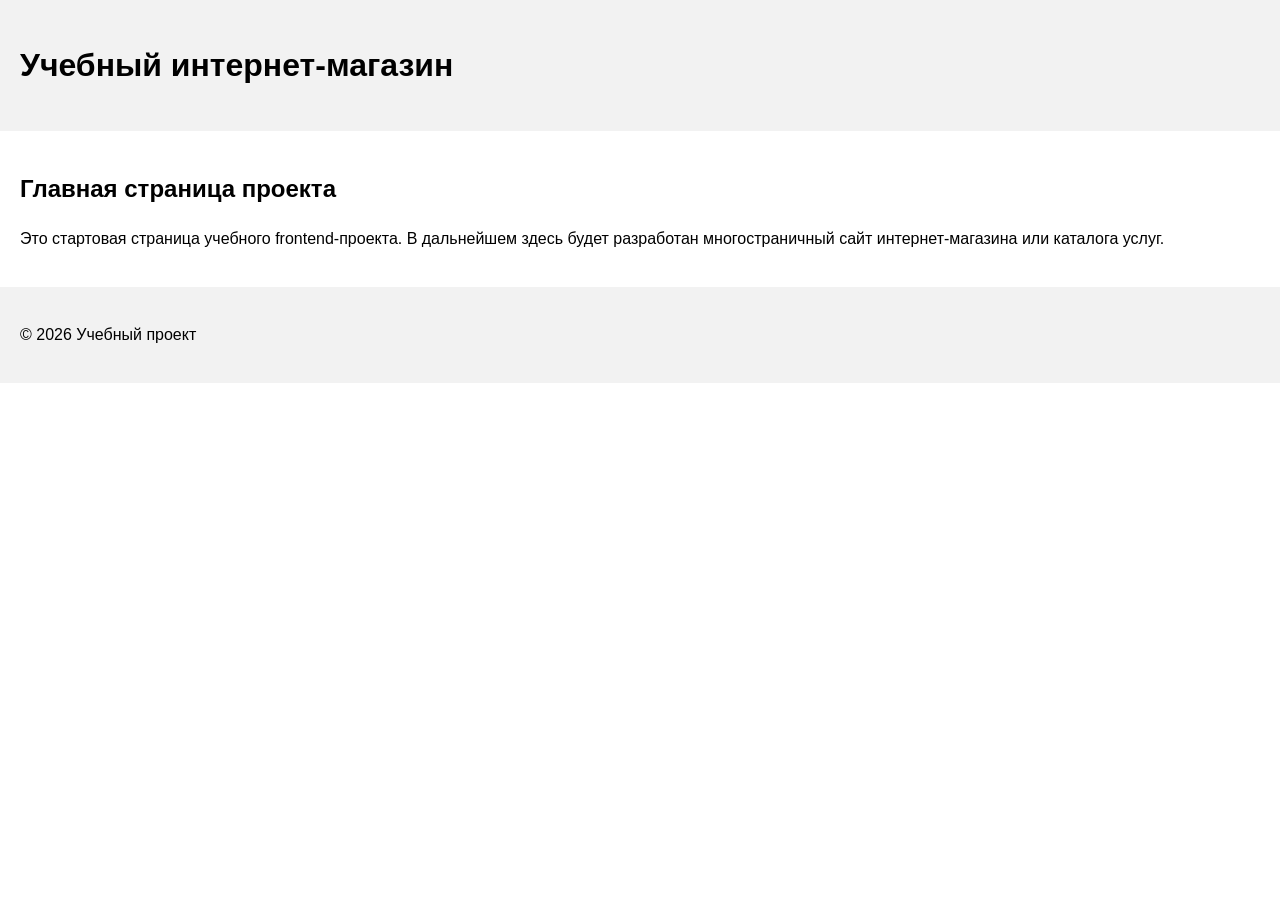
==== index.html @ 51d929e3 "feat: initialize frontend project structure" ====
<!DOCTYPE html>
<html lang="ru">
<head>
  <meta charset="UTF-8">
  <meta name="viewport" content="width=device-width, initial-scale=1.0">
  <title>Каталог товаров</title>
  <link rel="stylesheet" href="css/style.css">
</head>
<body>
  <header>
    <h1>Учебный интернет-магазин</h1>
  </header>

  <main>
    <section>
      <h2>Главная страница проекта</h2>
      <p>
        Это стартовая страница учебного frontend-проекта.
        В дальнейшем здесь будет разработан многостраничный сайт
        интернет-магазина или каталога услуг.
      </p>
    </section>
  </main>

  <footer>
    <p>&copy; 2026 Учебный проект</p>
  </footer>
</body>
</html>
---- css/style.css ----
body {
  margin: 0;
  font-family: Arial, sans-serif;
  line-height: 1.5;
}

header,
main,
footer {
  padding: 20px;
}

header {
  background-color: #f2f2f2;
}

footer {
  background-color: #f2f2f2;
}
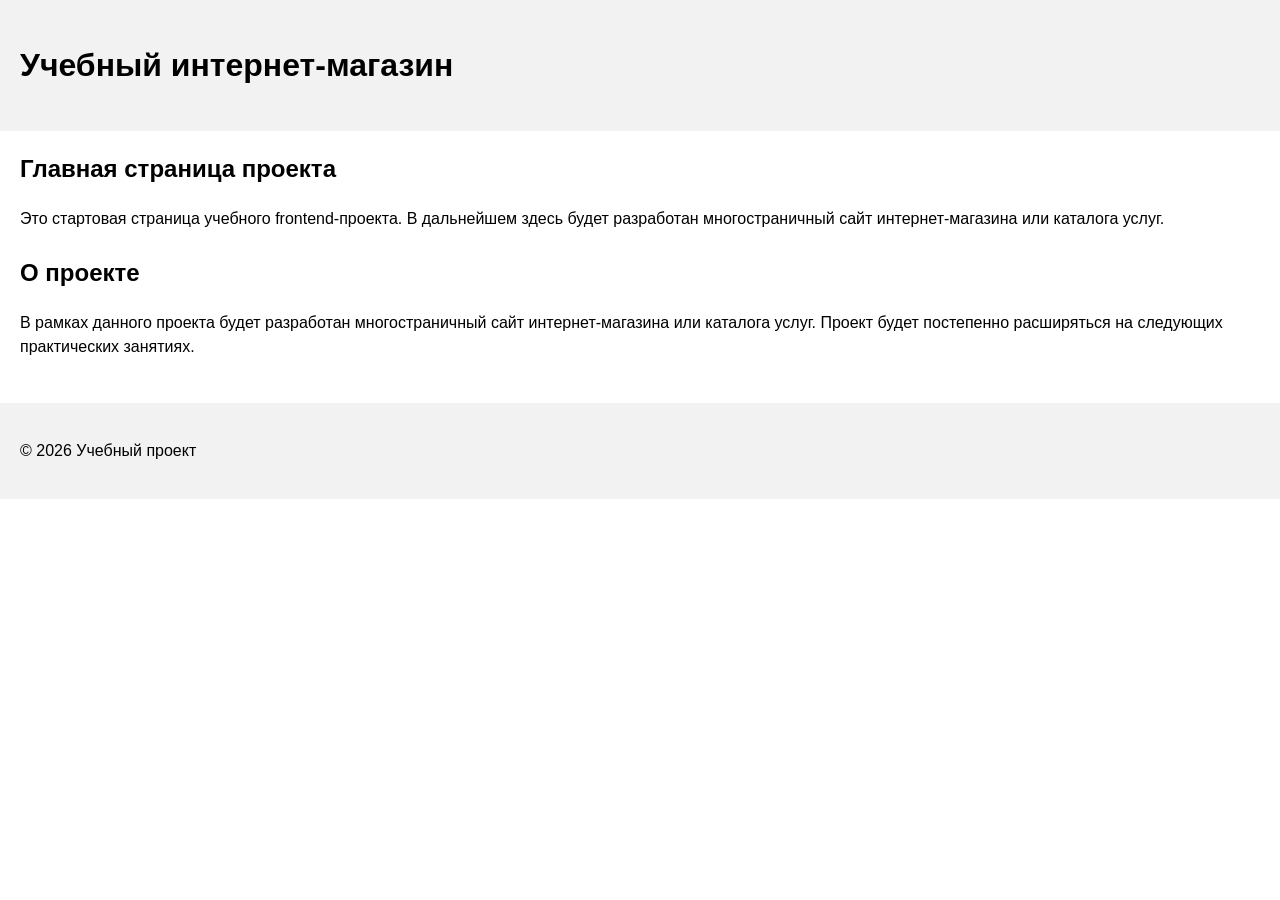
==== commit dcd42ab8: "feat: add project description section" ====
--- a/index.html
+++ b/index.html
@@ -20,6 +20,14 @@
         интернет-магазина или каталога услуг.
       </p>
     </section>
+    <section>
+        <h2>О проекте</h2>
+        <p>
+            В рамках данного проекта будет разработан многостраничный сайт
+            интернет-магазина или каталога услуг. Проект будет постепенно
+            расширяться на следующих практических занятиях.
+        </p>
+    </section>
   </main>
 
   <footer>
--- a/css/style.css
+++ b/css/style.css
@@ -17,3 +17,11 @@
 footer {
   background-color: #f2f2f2;
 }
+section {
+  margin-bottom: 24px;
+}
+
+section h2 {
+  margin-top: 0;
+}
+
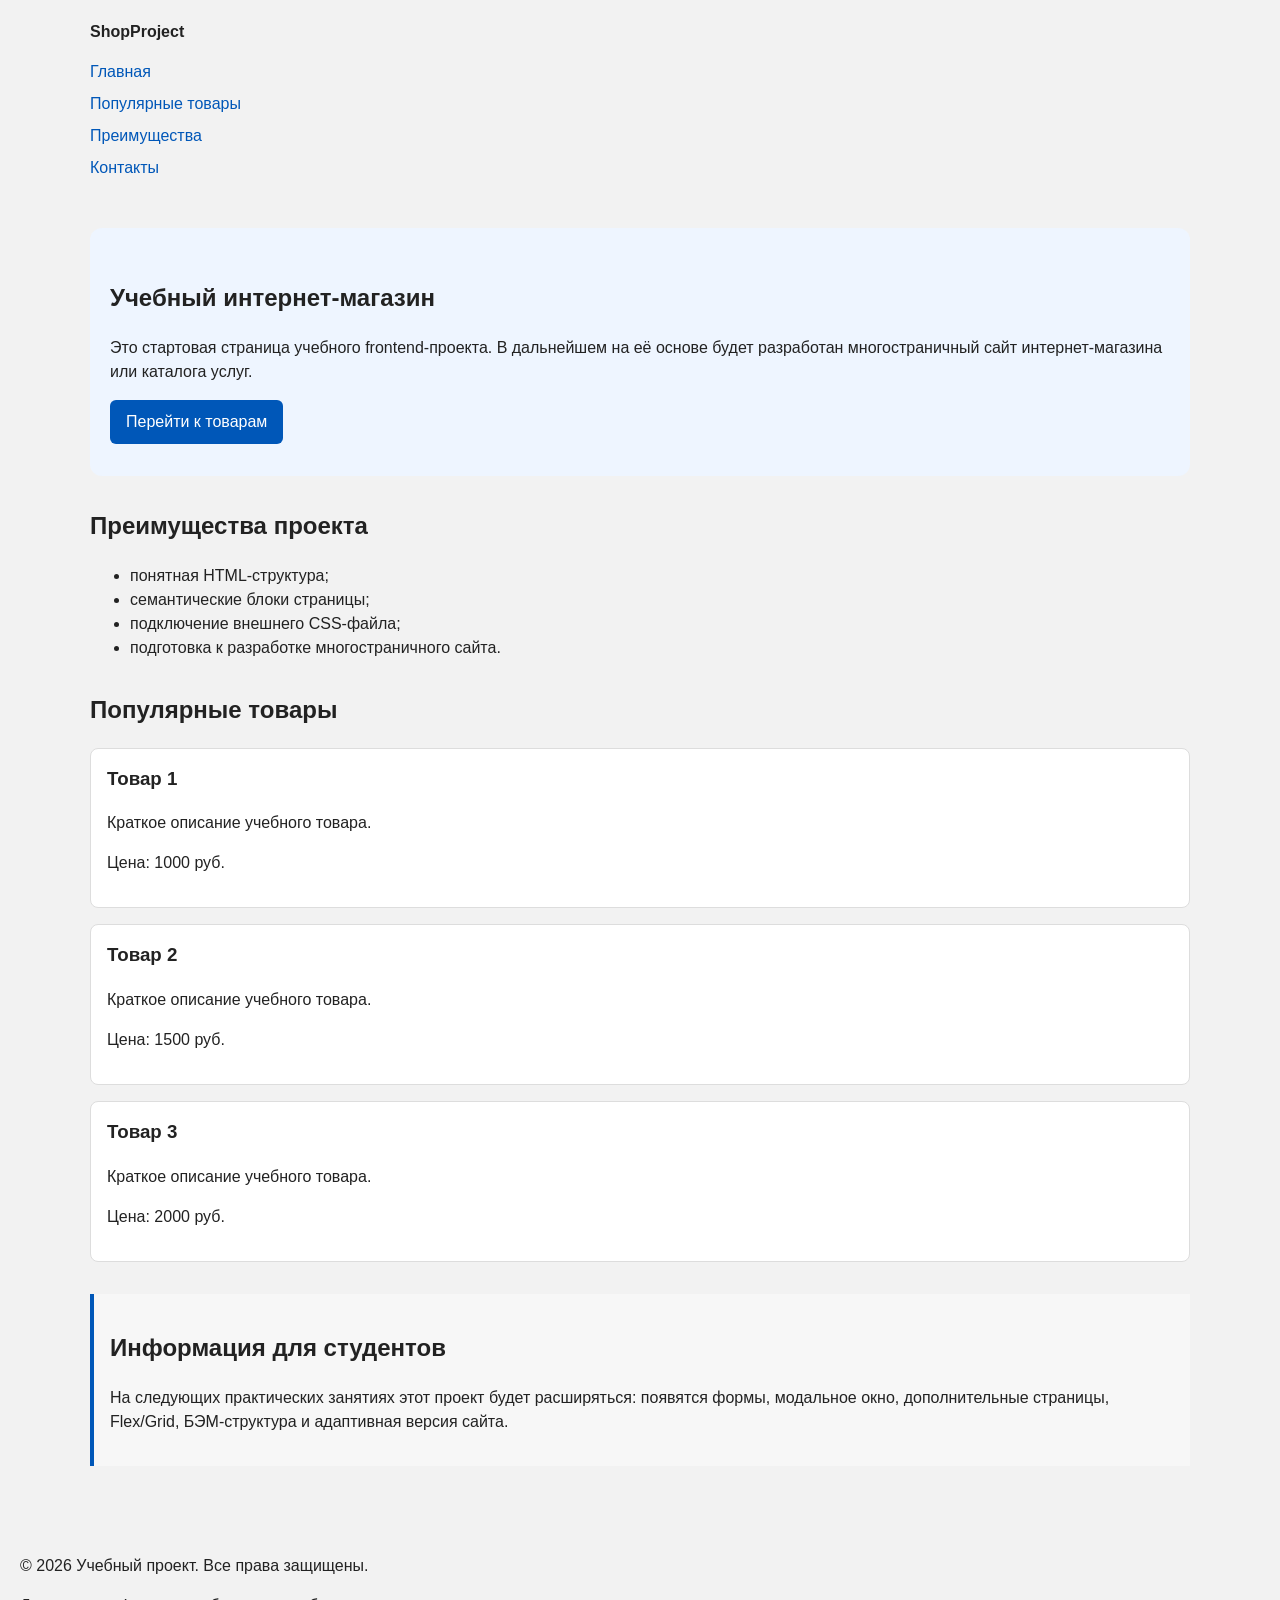
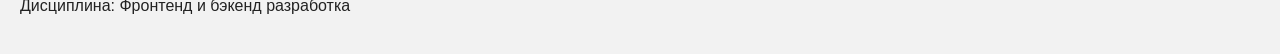
==== commit c058143c: "feat: add semantic HTML structure and base CSS styles" ====
--- a/index.html
+++ b/index.html
@@ -3,35 +3,72 @@
 <head>
   <meta charset="UTF-8">
   <meta name="viewport" content="width=device-width, initial-scale=1.0">
-  <title>Каталог товаров</title>
+  <title>Учебный интернет-магазин</title>
   <link rel="stylesheet" href="css/style.css">
 </head>
 <body>
-  <header>
-    <h1>Учебный интернет-магазин</h1>
-  </header>
-
-  <main>
-    <section>
-      <h2>Главная страница проекта</h2>
-      <p>
-        Это стартовая страница учебного frontend-проекта.
-        В дальнейшем здесь будет разработан многостраничный сайт
-        интернет-магазина или каталога услуг.
-      </p>
-    </section>
-    <section>
-        <h2>О проекте</h2>
-        <p>
-            В рамках данного проекта будет разработан многостраничный сайт
-            интернет-магазина или каталога услуг. Проект будет постепенно
-            расширяться на следующих практических занятиях.
-        </p>
-    </section>
-  </main>
-
-  <footer>
-    <p>&copy; 2026 Учебный проект</p>
-  </footer>
+    <header>
+        <div class="site-header">
+            <a class="site-logo" href="index.html">ShopProject</a>
+            <nav class="site-nav" aria-label="Основная навигация">
+                <ul class="site-nav__list">
+                    <li><a href="index.html">Главная</a></li>
+                    <li><a href="#popular">Популярные товары</a></li>
+                    <li><a href="#advantages">Преимущества</a></li>
+                    <li><a href="#contacts">Контакты</a></li>
+                </ul>
+            </nav>
+        </div>
+    </header>
+    <main>
+        <section class="hero">
+            <h1>Учебный интернет-магазин</h1>
+            <p>
+                Это стартовая страница учебного frontend-проекта.
+                В дальнейшем на её основе будет разработан многостраничный сайт
+                интернет-магазина или каталога услуг.
+            </p>
+            <a class="button" href="#popular">Перейти к товарам</a>
+        </section>
+        <section class="section" id="advantages">
+            <h2>Преимущества проекта</h2>
+            <ul class="advantages-list">
+                <li>понятная HTML-структура;</li>
+                <li>семантические блоки страницы;</li>
+                <li>подключение внешнего CSS-файла;</li>
+                <li>подготовка к разработке многостраничного сайта.</li>
+            </ul>
+        </section>
+        <section class="section" id="popular">
+            <h2>Популярные товары</h2>
+            <article class="product-card">
+                <h3>Товар 1</h3>
+                <p>Краткое описание учебного товара.</p>
+                <p>Цена: 1000 руб.</p>
+            </article>
+            <article class="product-card">
+                <h3>Товар 2</h3>
+                <p>Краткое описание учебного товара.</p>
+                <p>Цена: 1500 руб.</p>
+            </article>
+            <article class="product-card">
+                <h3>Товар 3</h3>
+                <p>Краткое описание учебного товара.</p>
+                <p>Цена: 2000 руб.</p>
+            </article>
+        </section>
+        <aside class="aside-info">
+            <h2>Информация для студентов</h2>
+            <p>
+                На следующих практических занятиях этот проект будет расширяться:
+                появятся формы, модальное окно, дополнительные страницы, Flex/Grid,
+                БЭМ-структура и адаптивная версия сайта.
+            </p>
+        </aside>
+    </main>
+    <footer id="contacts">
+        <p>&copy; 2026 Учебный проект. Все права защищены.</p>
+        <p>Дисциплина: Фронтенд и бэкенд разработка</p>
+    </footer>
 </body>
 </html>
--- a/css/style.css
+++ b/css/style.css
@@ -1,27 +1,86 @@
+*{
+  box-sizing: border-box;
+}
 body {
   margin: 0;
   font-family: Arial, sans-serif;
   line-height: 1.5;
+  color: #222222;
+  background-color: #ffffff;
 }
-
 header,
 main,
 footer {
   padding: 20px;
+  background-color: #f2f2f2;
 }
-
 header {
   background-color: #f2f2f2;
 }
-
-footer {
-  background-color: #f2f2f2;
+.site-header {
+  max-width: 1100px;
+  margin: 0 auto;
 }
-section {
-  margin-bottom: 24px;
+.site-logo {
+  font-weight: bold;
+  text-decoration: none;
+  color: #222222;
+}
+.site-nav__list {
+  padding: 0;
+  margin: 16px 0 0;
+  list-style: none;
+}
+.site-nav__list li {
+  margin-bottom: 8px;
+}
+.site-nav__list a {
+  color: #0057b8;
+  text-decoration: none;
+}
+.site-nav__list a:hover {
+  text-decoration: underline;
+}
+.hero {
+  max-width: 1100px;
+  margin: 0 auto 32px;
+  padding: 32px 20px;
+  background-color: #eef5ff;
+  border-radius: 12px;
+}
+.section {
+  max-width: 1100px;
+  margin: 0 auto 32px;
+}
+.section h2 {
+  margin-top: 0;
+}
+.product-card {
+  margin-bottom: 16px;
+  padding: 16px;
+  border: 1px solid #dddddd;
+  border-radius: 8px;
+  background-color: #ffffff;
+}
+.product-card h3 {
+  margin-top: 0;
+}
+.button {
+  display: inline-block;
+  padding: 10px 16px;
+  color: #ffffff;
+  background-color: #0057b8;
+  text-decoration: none;
+  border-radius: 6px;
+}
+.button:hover {
+  background-color: #003f86;
+}
+.aside-info {
+  max-width: 1100px;
+  margin: 0 auto 32px;
+  padding: 16px;
+  border-left: 4px solid #0057b8;
+  background-color: #f7f7f7;
 }
 
-section h2 {
-  margin-top: 0;
-}
-
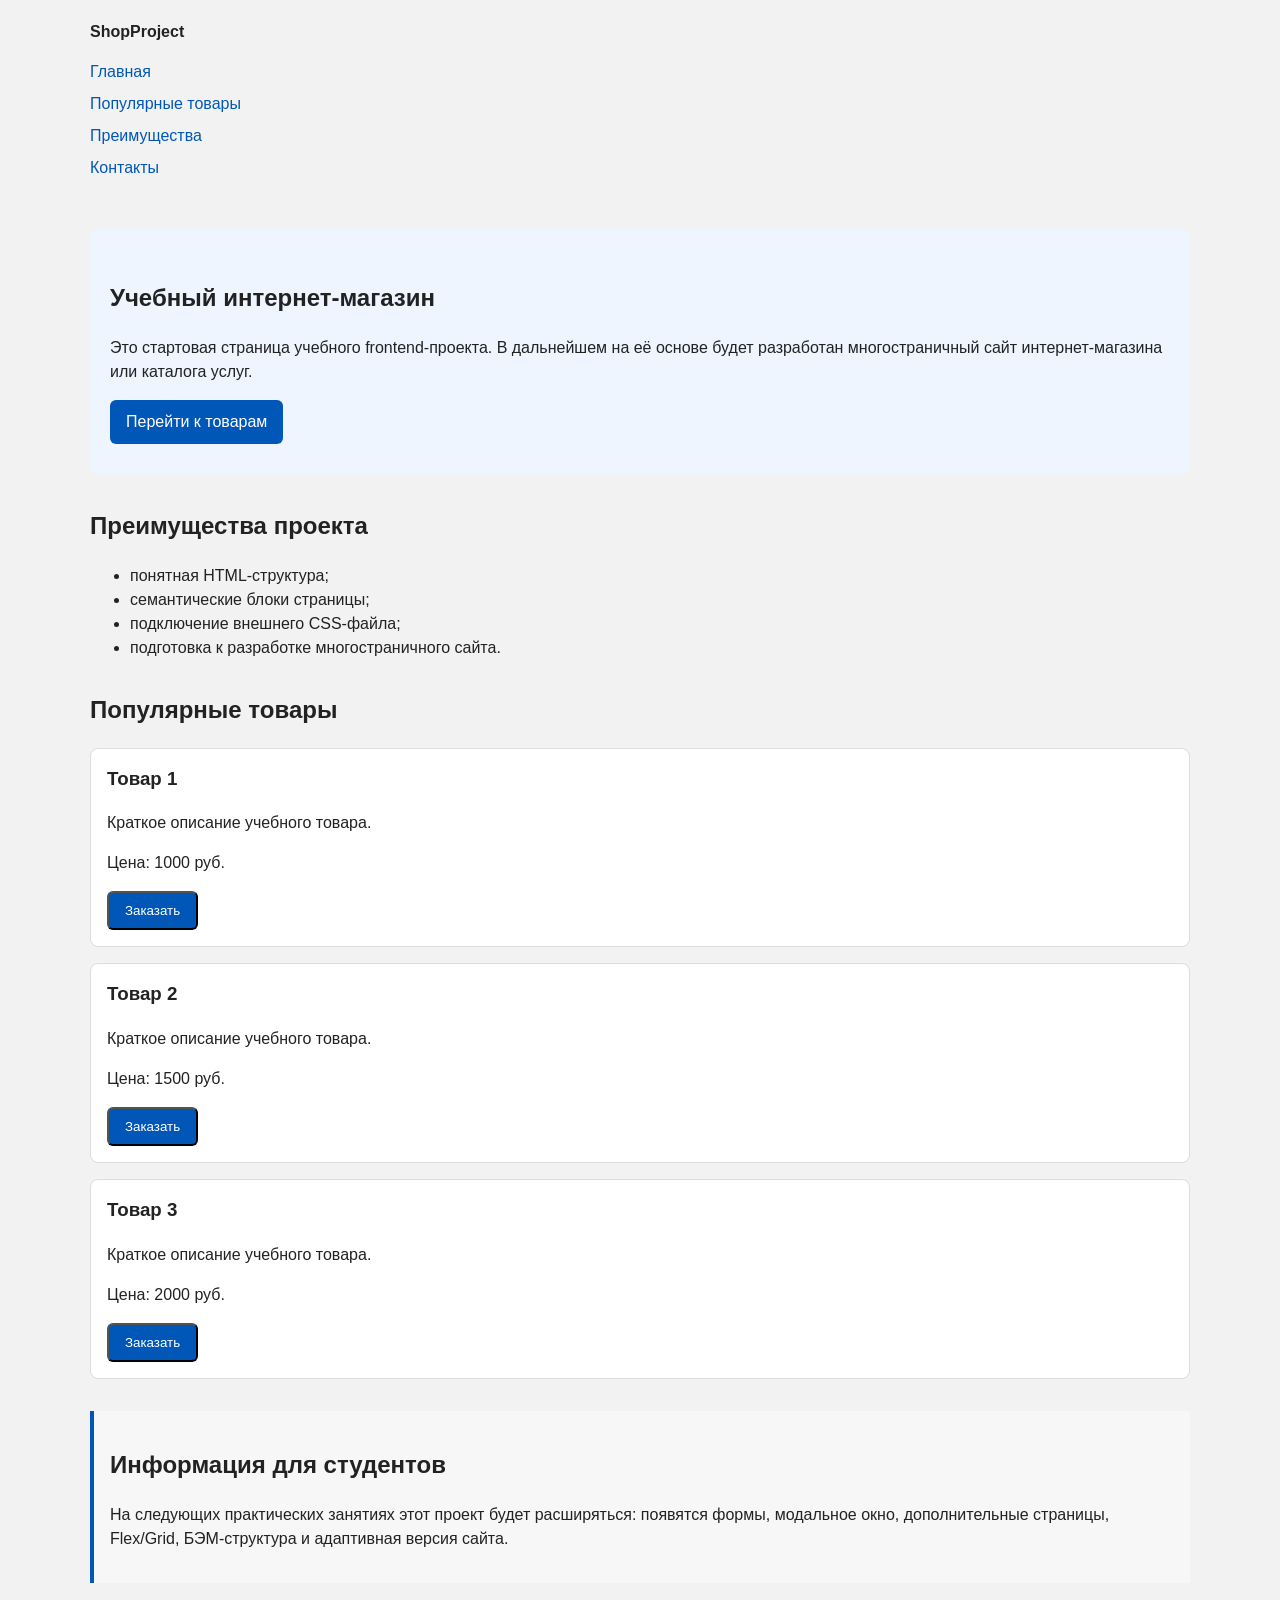
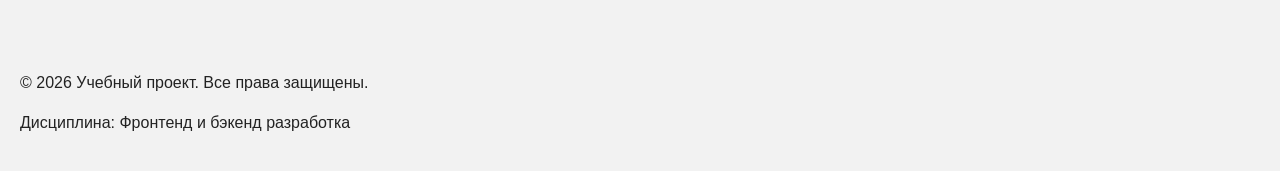
==== commit c6e23682: "feat: add order form modal and validation" ====
--- a/index.html
+++ b/index.html
@@ -5,6 +5,7 @@
   <meta name="viewport" content="width=device-width, initial-scale=1.0">
   <title>Учебный интернет-магазин</title>
   <link rel="stylesheet" href="css/style.css">
+  <script src="js/main.js" defer></script>
 </head>
 <body>
     <header>
@@ -45,16 +46,25 @@
                 <h3>Товар 1</h3>
                 <p>Краткое описание учебного товара.</p>
                 <p>Цена: 1000 руб.</p>
+                <button class="button product-card__button" type="button" data-product="Товар 1">
+                    Заказать
+                </button>
             </article>
             <article class="product-card">
                 <h3>Товар 2</h3>
                 <p>Краткое описание учебного товара.</p>
                 <p>Цена: 1500 руб.</p>
+                <button class="button product-card__button" type="button" data-product="Товар 2">
+                    Заказать
+                </button>                
             </article>
             <article class="product-card">
                 <h3>Товар 3</h3>
                 <p>Краткое описание учебного товара.</p>
                 <p>Цена: 2000 руб.</p>
+                <button class="button product-card__button" type="button" data-product="Товар 3">
+                    Заказать
+                </button>
             </article>
         </section>
         <aside class="aside-info">
@@ -70,5 +80,101 @@
         <p>&copy; 2026 Учебный проект. Все права защищены.</p>
         <p>Дисциплина: Фронтенд и бэкенд разработка</p>
     </footer>
+    <dialog class="order-dialog" id="order-dialog" aria-labelledby="order-dialog-title">
+    <h2 id="order-dialog-title">Оформление заявки</h2>
+
+    <form class="order-form" id="order-form" action="#" method="post" novalidate>
+        <input id="selected-product" name="selected-product" type="hidden">
+
+        <div class="form-field">
+        <label for="order-name">Имя</label>
+        <input
+            id="order-name"
+            name="name"
+            type="text"
+            placeholder="Введите ваше имя"
+            minlength="2"
+            autocomplete="given-name"
+            required
+        >
+        </div>
+
+        <div class="form-field">
+        <label for="order-email">E-mail</label>
+        <input
+            id="order-email"
+            name="email"
+            type="email"
+            placeholder="example@mail.ru"
+            autocomplete="email"
+            required
+        >
+        </div>
+
+        <div class="form-field">
+        <label for="order-phone">Телефон</label>
+        <input
+            id="order-phone"
+            name="phone"
+            type="tel"
+            inputmode="tel"
+            placeholder="+7 (900) 000-00-00"
+            pattern="^\+7 \(\d{3}\) \d{3}-\d{2}-\d{2}$"
+            required
+        >
+        <small>Формат: +7 (900) 000-00-00</small>
+        </div>
+
+        <div class="form-field">
+        <label for="order-date">Дата связи</label>
+        <input
+            id="order-date"
+            name="date"
+            type="date"
+        >
+        </div>
+
+        <div class="form-field">
+            <label for="order-topic">Тема заявки</label>
+            <select id="order-topic" name="topic" required>
+                <option value="">Выберите тему</option>
+                <option value="product">Заказ товара</option>
+                <option value="consultation">Консультация</option>
+                <option value="delivery">Доставка</option>
+            </select>
+        </div>
+
+        <div class="form-field">
+            <label for="order-comment">Комментарий</label>
+            <textarea
+                id="order-comment"
+                name="comment"
+                rows="4"
+                placeholder="Укажите дополнительную информацию"
+            ></textarea>
+        </div>
+
+        <div class="form-field form-field--checkbox">
+            <label>
+                <input
+                id="order-agreement"
+                name="agreement"
+                type="checkbox"
+                required
+                >
+                Я согласен на обработку данных
+            </label>
+        </div>
+
+        <div class="form-actions">
+        <button type="button" id="close-order-dialog">Закрыть</button>
+        <button type="submit">Отправить заявку</button>
+        </div>
+    </form>
+    </dialog>
+
+    <p class="success-message" id="success-message" hidden>
+        Форма успешно отправлена!
+    </p>
 </body>
 </html>
--- a/css/style.css
+++ b/css/style.css
@@ -83,4 +83,105 @@
   border-left: 4px solid #0057b8;
   background-color: #f7f7f7;
 }
+/*
+  Модальное окно.
+  Элемент dialog сам умеет открываться поверх страницы.
+*/
+.order-dialog {
+  width: min(100% - 32px, 560px);
+  padding: 24px;
+  border: none;
+  border-radius: 12px;
+}
 
+/*
+  Затемнение фона за модальным окном.
+*/
+.order-dialog::backdrop {
+  background-color: rgba(0, 0, 0, 0.5);
+}
+
+/*
+  Поле формы.
+  Каждый блок получает нижний отступ.
+*/
+.form-field {
+  margin-bottom: 16px;
+}
+
+/*
+  Подпись поля.
+*/
+.form-field label {
+  display: block;
+  margin-bottom: 6px;
+}
+
+/*
+  Основные поля формы.
+*/
+.form-field input,
+.form-field select,
+.form-field textarea {
+  width: 100%;
+  padding: 10px 12px;
+  border: 1px solid #cccccc;
+  border-radius: 6px;
+  font: inherit;
+}
+
+/*
+  Checkbox не должен занимать всю ширину.
+*/
+.form-field input[type="checkbox"] {
+  width: auto;
+}
+
+/*
+  Подсказка под полем телефона.
+*/
+.form-field small {
+  display: block;
+  margin-top: 4px;
+  color: #666666;
+}
+
+/*
+  Видимый фокус для клавиатурной навигации.
+*/
+.form-field input:focus-visible,
+.form-field select:focus-visible,
+.form-field textarea:focus-visible,
+.form-actions button:focus-visible {
+  outline: 2px solid #0057b8;
+  outline-offset: 2px;
+}
+
+/*
+  Подсветка ошибочных полей.
+  Атрибут aria-invalid будет добавляться через JavaScript.
+*/
+[aria-invalid="true"] {
+  border-color: #b00020;
+}
+
+/*
+  Кнопки формы.
+*/
+.form-actions {
+  display: flex;
+  gap: 12px;
+  margin-top: 20px;
+}
+
+/*
+  Сообщение об успешной отправке.
+*/
+.success-message {
+  max-width: 1100px;
+  margin: 24px auto;
+  padding: 16px;
+  border-left: 4px solid #168a2f;
+  background-color: #eefaf0;
+}
+
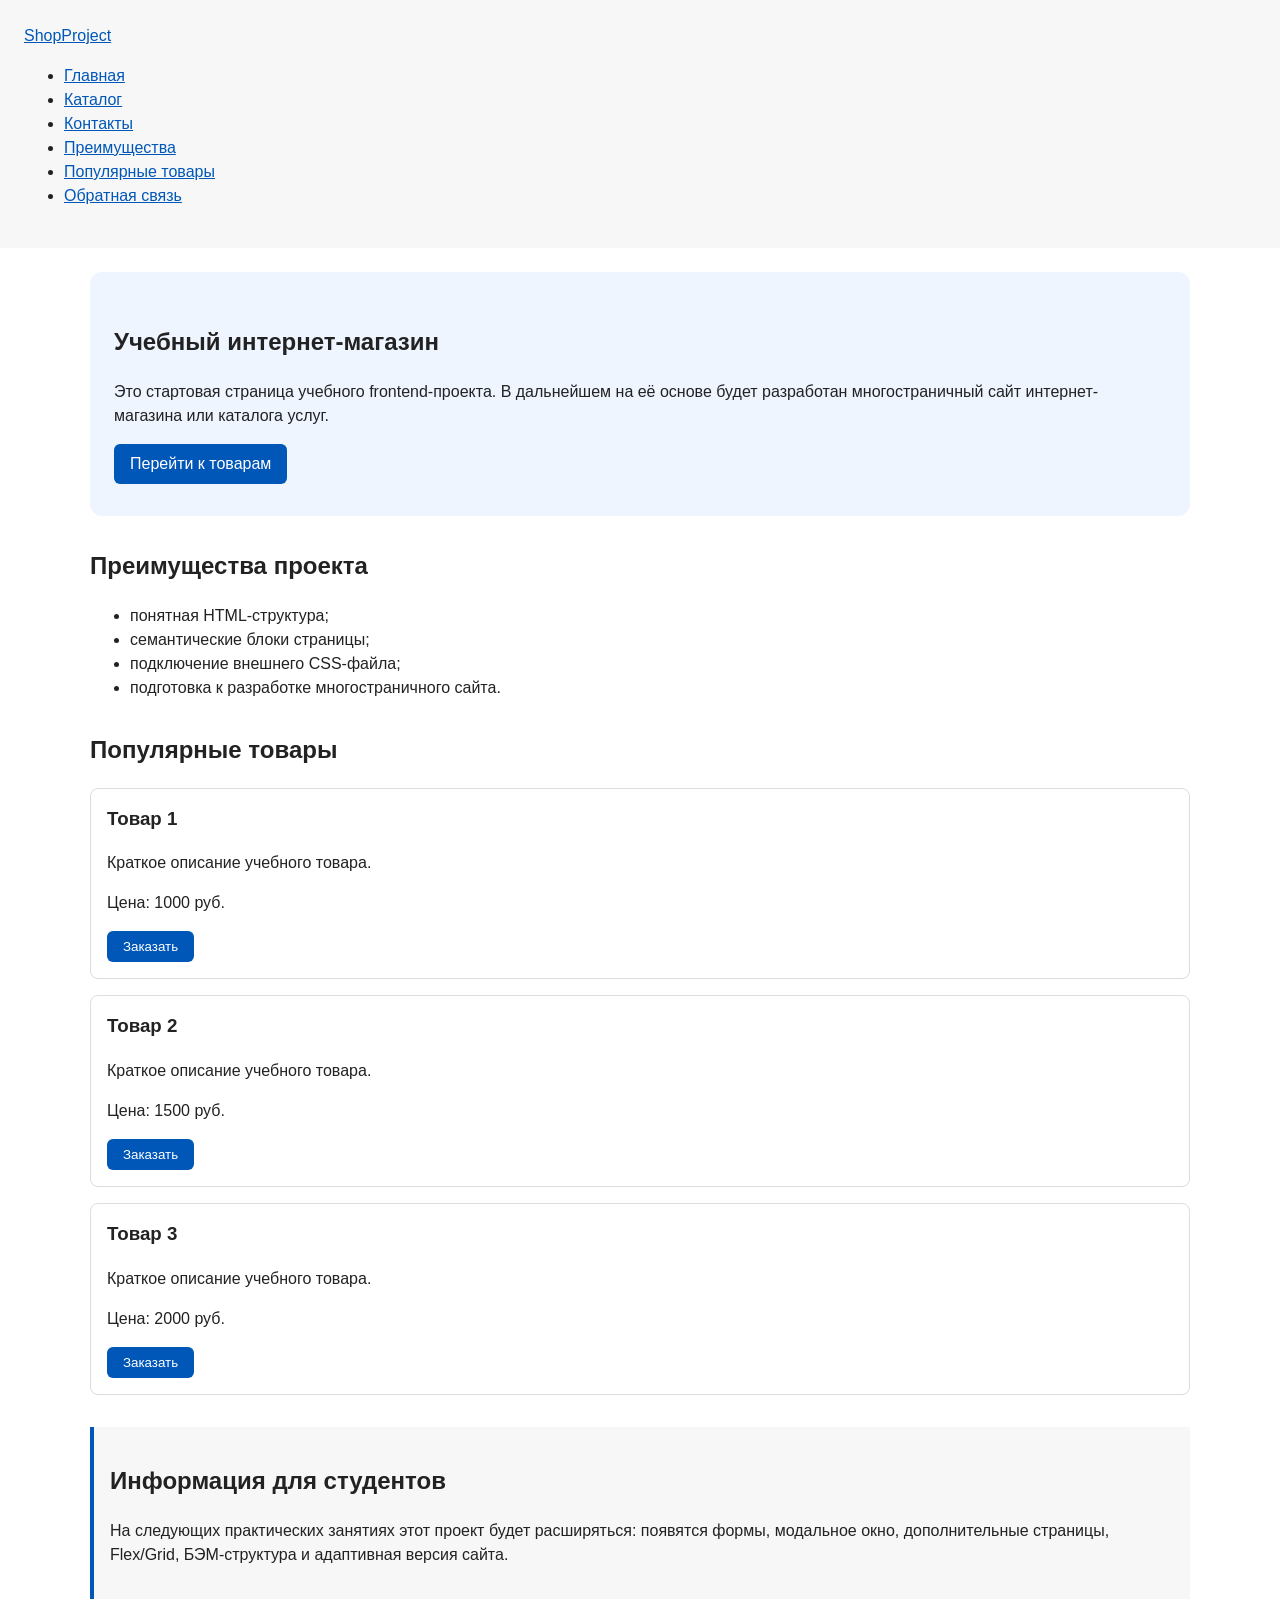
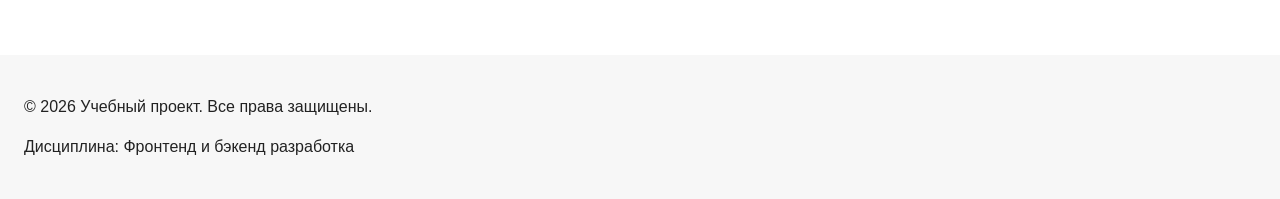
==== commit a9d54fff: "feat: add multi-page structure navigation and anchors" ====
--- a/index.html
+++ b/index.html
@@ -1,11 +1,15 @@
 <!DOCTYPE html>
 <html lang="ru">
 <head>
-  <meta charset="UTF-8">
-  <meta name="viewport" content="width=device-width, initial-scale=1.0">
-  <title>Учебный интернет-магазин</title>
-  <link rel="stylesheet" href="css/style.css">
-  <script src="js/main.js" defer></script>
+    <meta charset="UTF-8">
+    <meta name="viewport" content="width=device-width, initial-scale=1.0">
+    <meta property="og:type" content="website">
+    <meta property="og:title" content="Учебный интернет-магазин">
+    <meta property="og:description" content="Учебный frontend-проект интернет-магазина.">
+    <meta property="og:image" content="https://rupakpav.github.io/kr1-html-css-shop/images/preview.jpg">
+    <title>Учебный интернет-магазин</title>
+    <link rel="stylesheet" href="css/style.css">
+    <script src="js/main.js" defer></script>
 </head>
 <body>
     <header>
@@ -14,9 +18,11 @@
             <nav class="site-nav" aria-label="Основная навигация">
                 <ul class="site-nav__list">
                     <li><a href="index.html">Главная</a></li>
-                    <li><a href="#popular">Популярные товары</a></li>
-                    <li><a href="#advantages">Преимущества</a></li>
-                    <li><a href="#contacts">Контакты</a></li>
+                    <li><a href="catalog.html">Каталог</a></li>
+                    <li><a href="contacts.html">Контакты</a></li>
+                    <li><a href="index.html#advantages">Преимущества</a></li>
+                    <li><a href="index.html#popular">Популярные товары</a></li>
+                    <li><a href="index.html#contacts">Обратная связь</a></li>
                 </ul>
             </nav>
         </div>
--- a/css/style.css
+++ b/css/style.css
@@ -1,187 +1,225 @@
-*{
+/* ===============================
+   1. Переменные проекта
+   =============================== */
+
+:root {
+  /* Основные цвета проекта */
+  --color-bg: #ffffff;
+  --color-text: #222222;
+  --color-muted: #666666;
+  --color-primary: #0057b8;
+  --color-primary-dark: #003f86;
+  --color-border: #dddddd;
+  --color-surface: #f7f7f7;
+  --color-surface-accent: #eef5ff;
+  --color-danger: #b00020;
+  --color-success: #168a2f;
+  --color-success-bg: #eefaf0;
+  --color-white: #ffffff;
+
+  /* Отступы */
+  --space-xs: 4px;
+  --space-sm: 8px;
+  --space-md: 16px;
+  --space-lg: 24px;
+  --space-xl: 32px;
+
+  /* Скругления */
+  --radius-sm: 6px;
+  --radius-md: 8px;
+  --radius-lg: 12px;
+
+  /* Размеры */
+  --container-width: 1100px;
+}
+/* ===============================
+   2. Базовые стили
+   =============================== */
+
+* {
   box-sizing: border-box;
 }
+
 body {
   margin: 0;
   font-family: Arial, sans-serif;
   line-height: 1.5;
-  color: #222222;
-  background-color: #ffffff;
+  color: var(--color-text);
+  background-color: var(--color-bg);
 }
 header,
 main,
 footer {
-  padding: 20px;
-  background-color: #f2f2f2;
+  padding: var(--space-lg);
 }
 header {
-  background-color: #f2f2f2;
-}
-.site-header {
-  max-width: 1100px;
-  margin: 0 auto;
-}
-.site-logo {
-  font-weight: bold;
+  background-color: var(--color-surface);
+}
+
+footer {
+  background-color: var(--color-surface);
+}
+/* ===============================
+   3. Общие элементы интерфейса
+   =============================== */
+
+a {
+  color: var(--color-primary);
+}
+
+a:hover {
+  color: var(--color-primary-dark);
+}
+
+a:focus-visible {
+  outline: 2px solid var(--color-primary);
+  outline-offset: 3px;
+}
+.button {
+  display: inline-block;
+  padding: var(--space-sm) var(--space-md);
+  color: var(--color-white);
+  background-color: var(--color-primary);
   text-decoration: none;
-  color: #222222;
-}
-.site-nav__list {
-  padding: 0;
-  margin: 16px 0 0;
-  list-style: none;
-}
-.site-nav__list li {
-  margin-bottom: 8px;
-}
-.site-nav__list a {
-  color: #0057b8;
-  text-decoration: none;
-}
-.site-nav__list a:hover {
-  text-decoration: underline;
-}
+  border: none;
+  border-radius: var(--radius-sm);
+  cursor: pointer;
+}
+
+.button:hover {
+  background-color: var(--color-primary-dark);
+}
+
+.button:focus-visible {
+  outline: 2px solid var(--color-primary);
+  outline-offset: 3px;
+}
+
+.button:disabled {
+  opacity: 0.6;
+  cursor: not-allowed;
+}
+/* ===============================
+   4. Компоненты страницы
+   =============================== */
+
 .hero {
-  max-width: 1100px;
-  margin: 0 auto 32px;
-  padding: 32px 20px;
-  background-color: #eef5ff;
-  border-radius: 12px;
-}
+  max-width: var(--container-width);
+  margin: 0 auto var(--space-xl);
+  padding: var(--space-xl) var(--space-lg);
+  background-color: var(--color-surface-accent);
+  border-radius: var(--radius-lg);
+}
+
 .section {
-  max-width: 1100px;
-  margin: 0 auto 32px;
-}
+  max-width: var(--container-width);
+  margin: 0 auto var(--space-xl);
+}
+
 .section h2 {
   margin-top: 0;
 }
 .product-card {
-  margin-bottom: 16px;
-  padding: 16px;
-  border: 1px solid #dddddd;
-  border-radius: 8px;
-  background-color: #ffffff;
-}
+  margin-bottom: var(--space-md);
+  padding: var(--space-md);
+  border: 1px solid var(--color-border);
+  border-radius: var(--radius-md);
+  background-color: var(--color-bg);
+}
+
+.product-card:hover {
+  border-color: var(--color-primary);
+}
+
 .product-card h3 {
   margin-top: 0;
 }
-.button {
-  display: inline-block;
-  padding: 10px 16px;
-  color: #ffffff;
-  background-color: #0057b8;
-  text-decoration: none;
-  border-radius: 6px;
-}
-.button:hover {
-  background-color: #003f86;
-}
 .aside-info {
-  max-width: 1100px;
-  margin: 0 auto 32px;
-  padding: 16px;
-  border-left: 4px solid #0057b8;
-  background-color: #f7f7f7;
-}
-/*
-  Модальное окно.
-  Элемент dialog сам умеет открываться поверх страницы.
-*/
+  max-width: var(--container-width);
+  margin: 0 auto var(--space-xl);
+  padding: var(--space-md);
+  border-left: 4px solid var(--color-primary);
+  background-color: var(--color-surface);
+}
+/* ===============================
+   5. Форма и модальное окно
+   =============================== */
+
 .order-dialog {
   width: min(100% - 32px, 560px);
-  padding: 24px;
+  padding: var(--space-lg);
   border: none;
-  border-radius: 12px;
-}
-
-/*
-  Затемнение фона за модальным окном.
-*/
+  border-radius: var(--radius-lg);
+}
+
 .order-dialog::backdrop {
   background-color: rgba(0, 0, 0, 0.5);
 }
 
-/*
-  Поле формы.
-  Каждый блок получает нижний отступ.
-*/
 .form-field {
-  margin-bottom: 16px;
-}
-
-/*
-  Подпись поля.
-*/
+  margin-bottom: var(--space-md);
+}
+
 .form-field label {
   display: block;
-  margin-bottom: 6px;
-}
-
-/*
-  Основные поля формы.
-*/
+  margin-bottom: var(--space-xs);
+}
+
 .form-field input,
 .form-field select,
 .form-field textarea {
   width: 100%;
   padding: 10px 12px;
-  border: 1px solid #cccccc;
-  border-radius: 6px;
+  border: 1px solid var(--color-border);
+  border-radius: var(--radius-sm);
   font: inherit;
 }
 
-/*
-  Checkbox не должен занимать всю ширину.
-*/
 .form-field input[type="checkbox"] {
   width: auto;
 }
 
-/*
-  Подсказка под полем телефона.
-*/
 .form-field small {
   display: block;
-  margin-top: 4px;
-  color: #666666;
-}
-
-/*
-  Видимый фокус для клавиатурной навигации.
-*/
+  margin-top: var(--space-xs);
+  color: var(--color-muted);
+}
+.form-field input:hover,
+.form-field select:hover,
+.form-field textarea:hover {
+  border-color: var(--color-primary);
+}
+
 .form-field input:focus-visible,
 .form-field select:focus-visible,
 .form-field textarea:focus-visible,
 .form-actions button:focus-visible {
-  outline: 2px solid #0057b8;
-  outline-offset: 2px;
-}
-
-/*
-  Подсветка ошибочных полей.
-  Атрибут aria-invalid будет добавляться через JavaScript.
-*/
+  outline: 2px solid var(--color-primary);
+  outline-offset: 3px;
+}
+
 [aria-invalid="true"] {
-  border-color: #b00020;
-}
-
-/*
-  Кнопки формы.
-*/
-.form-actions {
-  display: flex;
-  gap: 12px;
-  margin-top: 20px;
-}
-
-/*
-  Сообщение об успешной отправке.
-*/
-.success-message {
-  max-width: 1100px;
-  margin: 24px auto;
-  padding: 16px;
-  border-left: 4px solid #168a2f;
-  background-color: #eefaf0;
-}
-
+  border-color: var(--color-danger);
+}
+.breadcrumbs {
+  max-width: var(--container-width);
+  margin: 0 auto var(--space-md);
+  font-size: 14px;
+  color: var(--color-muted);
+}
+
+.breadcrumbs a {
+  color: var(--color-primary);
+}
+
+.breadcrumbs span::before {
+  content: " / ";
+  color: var(--color-muted);
+}
+html {
+  scroll-behavior: smooth;
+}
+:target {
+  outline: 2px dashed var(--color-primary);
+  outline-offset: 4px;
+}
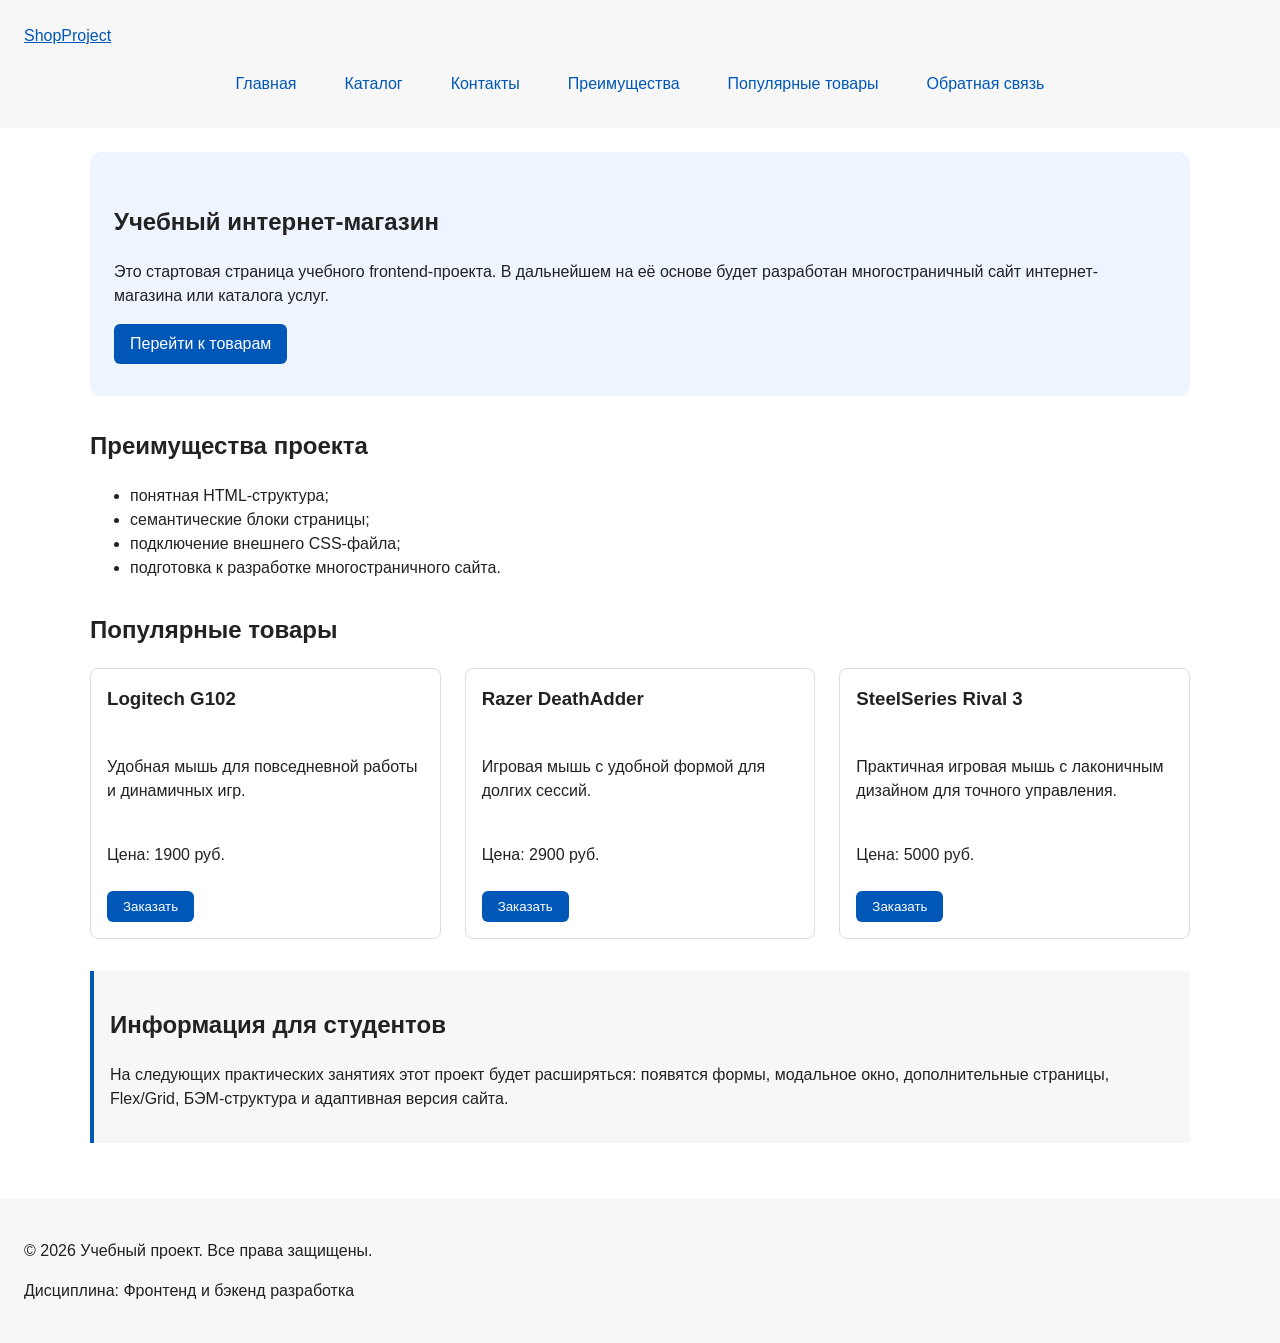
==== commit f0230a64: "feat: add flex navigation and grid catalog layout" ====
--- a/index.html
+++ b/index.html
@@ -48,30 +48,32 @@
         </section>
         <section class="section" id="popular">
             <h2>Популярные товары</h2>
-            <article class="product-card">
-                <h3>Товар 1</h3>
-                <p>Краткое описание учебного товара.</p>
-                <p>Цена: 1000 руб.</p>
-                <button class="button product-card__button" type="button" data-product="Товар 1">
-                    Заказать
-                </button>
-            </article>
-            <article class="product-card">
-                <h3>Товар 2</h3>
-                <p>Краткое описание учебного товара.</p>
-                <p>Цена: 1500 руб.</p>
-                <button class="button product-card__button" type="button" data-product="Товар 2">
-                    Заказать
-                </button>                
-            </article>
-            <article class="product-card">
-                <h3>Товар 3</h3>
-                <p>Краткое описание учебного товара.</p>
-                <p>Цена: 2000 руб.</p>
-                <button class="button product-card__button" type="button" data-product="Товар 3">
-                    Заказать
-                </button>
-            </article>
+            <div class="products-grid">
+                <article class="product-card">
+                    <h3>Logitech G102</h3>
+                    <p>Удобная мышь для повседневной работы и динамичных игр.</p>
+                    <p>Цена: 1900 руб.</p>
+                    <button class="button product-card__button" type="button" data-product="Logitech G102">
+                        Заказать
+                    </button>
+                </article>
+                <article class="product-card">
+                    <h3>Razer DeathAdder</h3>
+                    <p>Игровая мышь с удобной формой для долгих сессий.</p>
+                    <p>Цена: 2900 руб.</p>
+                    <button class="button product-card__button" type="button" data-product="Razer DeathAdder">
+                        Заказать
+                    </button>
+                </article>
+                <article class="product-card">
+                    <h3>SteelSeries Rival 3</h3>
+                    <p>Практичная игровая мышь с лаконичным дизайном для точного управления.</p>
+                    <p>Цена: 5000 руб.</p>
+                    <button class="button product-card__button" type="button" data-product="SteelSeries Rival 3">
+                        Заказать
+                    </button>
+                </article>
+            </div>
         </section>
         <aside class="aside-info">
             <h2>Информация для студентов</h2>
--- a/css/style.css
+++ b/css/style.css
@@ -87,6 +87,7 @@
 }
 
 .button:hover {
+  color: var(--color-white);
   background-color: var(--color-primary-dark);
 }
 
@@ -120,11 +121,19 @@
   margin-top: 0;
 }
 .product-card {
-  margin-bottom: var(--space-md);
+  display: flex;
+  flex-direction: column;
+  gap: var(--space-sm);
+  margin-bottom: 0;
   padding: var(--space-md);
   border: 1px solid var(--color-border);
   border-radius: var(--radius-md);
   background-color: var(--color-bg);
+}
+
+.product-card .button {
+  margin-top: auto;
+  align-self: flex-start;
 }
 
 .product-card:hover {
@@ -223,3 +232,79 @@
   outline: 2px dashed var(--color-primary);
   outline-offset: 4px;
 }
+.site-nav__list {
+  display: flex;
+  flex-wrap: wrap;
+  justify-content: center;
+  align-items: center;
+  gap: var(--space-md);
+  padding: 0;
+  margin: var(--space-md) 0 0;
+  list-style: none;
+}
+.site-nav__list a {
+  display: inline-block;
+  padding: var(--space-sm) var(--space-md);
+  color: var(--color-primary);
+  text-decoration: none;
+  border-radius: var(--radius-sm);
+}
+
+.site-nav__list a:hover {
+  color: var(--color-white);
+  background-color: var(--color-primary);
+}
+.products-grid {
+  display: grid;
+  grid-template-columns: repeat(3, 1fr);
+  gap: var(--space-lg);
+}
+
+.catalog-layout {
+  max-width: var(--container-width);
+  margin: 0 auto var(--space-xl);
+  display: grid;
+  grid-template-columns: 260px 1fr;
+  grid-template-areas: "filters products";
+  gap: var(--space-lg);
+}
+
+.catalog-filters {
+  grid-area: filters;
+  padding: var(--space-md);
+  border: 1px solid var(--color-border);
+  border-radius: var(--radius-md);
+  background-color: var(--color-surface);
+}
+
+.catalog-products {
+  grid-area: products;
+}
+.filters-form {
+  display: grid;
+  gap: var(--space-md);
+}
+
+.filters-form fieldset {
+  margin: 0;
+  padding: var(--space-md);
+  border: 1px solid var(--color-border);
+  border-radius: var(--radius-sm);
+}
+
+.filters-form legend {
+  font-weight: 700;
+}
+
+.filters-form label {
+  display: block;
+  margin-bottom: var(--space-sm);
+}
+
+.filters-form input[type="number"] {
+  width: 100%;
+  padding: 8px 10px;
+  border: 1px solid var(--color-border);
+  border-radius: var(--radius-sm);
+  font: inherit;
+}
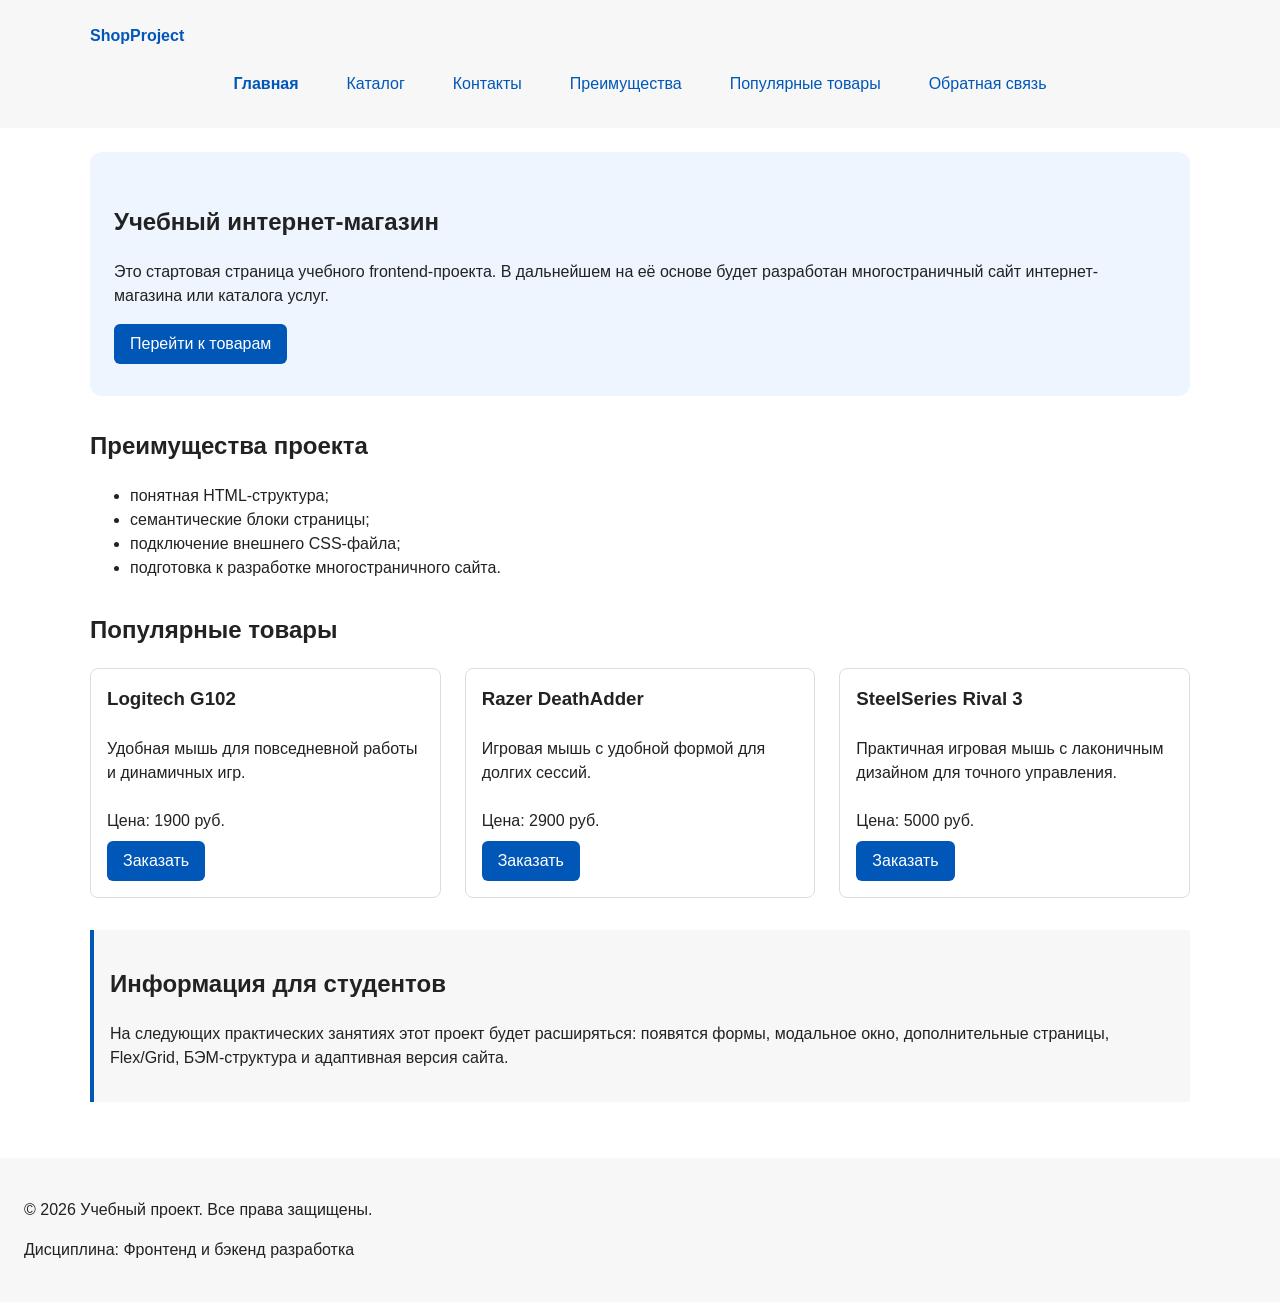
==== commit 2fd3845a: "refactor: apply BEM naming to CSS classes" ====
--- a/index.html
+++ b/index.html
@@ -12,17 +12,17 @@
     <script src="js/main.js" defer></script>
 </head>
 <body>
-    <header>
-        <div class="site-header">
-            <a class="site-logo" href="index.html">ShopProject</a>
+    <header class="site-header">
+        <div class="site-header__inner">
+            <a class="site-header__logo" href="index.html">ShopProject</a>
             <nav class="site-nav" aria-label="Основная навигация">
                 <ul class="site-nav__list">
-                    <li><a href="index.html">Главная</a></li>
-                    <li><a href="catalog.html">Каталог</a></li>
-                    <li><a href="contacts.html">Контакты</a></li>
-                    <li><a href="index.html#advantages">Преимущества</a></li>
-                    <li><a href="index.html#popular">Популярные товары</a></li>
-                    <li><a href="index.html#contacts">Обратная связь</a></li>
+                    <li class="site-nav__item"><a class="site-nav__link site-nav__link--active" href="index.html">Главная</a></li>
+                    <li class="site-nav__item"><a class="site-nav__link" href="catalog.html">Каталог</a></li>
+                    <li class="site-nav__item"><a class="site-nav__link" href="contacts.html">Контакты</a></li>
+                    <li class="site-nav__item"><a class="site-nav__link" href="index.html#advantages">Преимущества</a></li>
+                    <li class="site-nav__item"><a class="site-nav__link" href="index.html#popular">Популярные товары</a></li>
+                    <li class="site-nav__item"><a class="site-nav__link" href="index.html#contacts">Обратная связь</a></li>
                 </ul>
             </nav>
         </div>
@@ -35,10 +35,10 @@
                 В дальнейшем на её основе будет разработан многостраничный сайт
                 интернет-магазина или каталога услуг.
             </p>
-            <a class="button" href="#popular">Перейти к товарам</a>
+            <a class="button button--primary" href="#popular">Перейти к товарам</a>
         </section>
         <section class="section" id="advantages">
-            <h2>Преимущества проекта</h2>
+            <h2 class="section__title">Преимущества проекта</h2>
             <ul class="advantages-list">
                 <li>понятная HTML-структура;</li>
                 <li>семантические блоки страницы;</li>
@@ -47,29 +47,29 @@
             </ul>
         </section>
         <section class="section" id="popular">
-            <h2>Популярные товары</h2>
+            <h2 class="section__title">Популярные товары</h2>
             <div class="products-grid">
                 <article class="product-card">
-                    <h3>Logitech G102</h3>
-                    <p>Удобная мышь для повседневной работы и динамичных игр.</p>
-                    <p>Цена: 1900 руб.</p>
-                    <button class="button product-card__button" type="button" data-product="Logitech G102">
+                    <h3 class="product-card__title">Logitech G102</h3>
+        <p class="product-card__description">Удобная мышь для повседневной работы и динамичных игр.</p>
+        <p class="product-card__price">Цена: 1900 руб.</p>
+                    <button class="button button--primary product-card__button" type="button" data-product="Logitech G102">
                         Заказать
                     </button>
                 </article>
                 <article class="product-card">
-                    <h3>Razer DeathAdder</h3>
-                    <p>Игровая мышь с удобной формой для долгих сессий.</p>
-                    <p>Цена: 2900 руб.</p>
-                    <button class="button product-card__button" type="button" data-product="Razer DeathAdder">
+                    <h3 class="product-card__title">Razer DeathAdder</h3>
+        <p class="product-card__description">Игровая мышь с удобной формой для долгих сессий.</p>
+        <p class="product-card__price">Цена: 2900 руб.</p>
+                    <button class="button button--primary product-card__button" type="button" data-product="Razer DeathAdder">
                         Заказать
                     </button>
                 </article>
                 <article class="product-card">
-                    <h3>SteelSeries Rival 3</h3>
-                    <p>Практичная игровая мышь с лаконичным дизайном для точного управления.</p>
-                    <p>Цена: 5000 руб.</p>
-                    <button class="button product-card__button" type="button" data-product="SteelSeries Rival 3">
+                    <h3 class="product-card__title">SteelSeries Rival 3</h3>
+        <p class="product-card__description">Практичная игровая мышь с лаконичным дизайном для точного управления.</p>
+        <p class="product-card__price">Цена: 5000 руб.</p>
+                    <button class="button button--primary product-card__button" type="button" data-product="SteelSeries Rival 3">
                         Заказать
                     </button>
                 </article>
@@ -84,19 +84,19 @@
             </p>
         </aside>
     </main>
-    <footer id="contacts">
-        <p>&copy; 2026 Учебный проект. Все права защищены.</p>
-        <p>Дисциплина: Фронтенд и бэкенд разработка</p>
+    <footer class="site-footer" id="contacts">
+        <p class="site-footer__text">&copy; 2026 Учебный проект. Все права защищены.</p>
+        <p class="site-footer__text">Дисциплина: Фронтенд и бэкенд разработка</p>
     </footer>
     <dialog class="order-dialog" id="order-dialog" aria-labelledby="order-dialog-title">
-    <h2 id="order-dialog-title">Оформление заявки</h2>
+    <h2 class="order-dialog__title" id="order-dialog-title">Оформление заявки</h2>
 
     <form class="order-form" id="order-form" action="#" method="post" novalidate>
         <input id="selected-product" name="selected-product" type="hidden">
 
-        <div class="form-field">
-        <label for="order-name">Имя</label>
-        <input
+        <div class="order-form__field">
+        <label class="order-form__label" for="order-name">Имя</label>
+        <input class="order-form__input"
             id="order-name"
             name="name"
             type="text"
@@ -107,9 +107,9 @@
         >
         </div>
 
-        <div class="form-field">
-        <label for="order-email">E-mail</label>
-        <input
+        <div class="order-form__field">
+        <label class="order-form__label" for="order-email">E-mail</label>
+        <input class="order-form__input"
             id="order-email"
             name="email"
             type="email"
@@ -119,9 +119,9 @@
         >
         </div>
 
-        <div class="form-field">
-        <label for="order-phone">Телефон</label>
-        <input
+        <div class="order-form__field">
+        <label class="order-form__label" for="order-phone">Телефон</label>
+        <input class="order-form__input"
             id="order-phone"
             name="phone"
             type="tel"
@@ -130,21 +130,21 @@
             pattern="^\+7 \(\d{3}\) \d{3}-\d{2}-\d{2}$"
             required
         >
-        <small>Формат: +7 (900) 000-00-00</small>
+        <small class="order-form__hint">Формат: +7 (900) 000-00-00</small>
         </div>
 
-        <div class="form-field">
-        <label for="order-date">Дата связи</label>
-        <input
+        <div class="order-form__field">
+        <label class="order-form__label" for="order-date">Дата связи</label>
+        <input class="order-form__input"
             id="order-date"
             name="date"
             type="date"
         >
         </div>
 
-        <div class="form-field">
-            <label for="order-topic">Тема заявки</label>
-            <select id="order-topic" name="topic" required>
+        <div class="order-form__field">
+            <label class="order-form__label" for="order-topic">Тема заявки</label>
+            <select class="order-form__select" id="order-topic" name="topic" required>
                 <option value="">Выберите тему</option>
                 <option value="product">Заказ товара</option>
                 <option value="consultation">Консультация</option>
@@ -152,9 +152,9 @@
             </select>
         </div>
 
-        <div class="form-field">
-            <label for="order-comment">Комментарий</label>
-            <textarea
+        <div class="order-form__field">
+            <label class="order-form__label" for="order-comment">Комментарий</label>
+            <textarea class="order-form__textarea"
                 id="order-comment"
                 name="comment"
                 rows="4"
@@ -162,10 +162,10 @@
             ></textarea>
         </div>
 
-        <div class="form-field form-field--checkbox">
-            <label>
+        <div class="order-form__field order-form__field--checkbox">
+            <label class="order-form__label">
                 <input
-                id="order-agreement"
+                class="order-form__checkbox" id="order-agreement"
                 name="agreement"
                 type="checkbox"
                 required
@@ -174,9 +174,9 @@
             </label>
         </div>
 
-        <div class="form-actions">
-        <button type="button" id="close-order-dialog">Закрыть</button>
-        <button type="submit">Отправить заявку</button>
+        <div class="order-form__actions">
+        <button class="button button--secondary" type="button" id="close-order-dialog">Закрыть</button>
+        <button class="button button--primary" type="submit">Отправить заявку</button>
         </div>
     </form>
     </dialog>
--- a/css/style.css
+++ b/css/style.css
@@ -47,16 +47,16 @@
   color: var(--color-text);
   background-color: var(--color-bg);
 }
-header,
-main,
-footer {
+main {
   padding: var(--space-lg);
 }
-header {
+.site-header {
+  padding: var(--space-lg);
   background-color: var(--color-surface);
 }
 
-footer {
+.site-footer {
+  padding: var(--space-lg);
   background-color: var(--color-surface);
 }
 /* ===============================
@@ -78,15 +78,19 @@
 .button {
   display: inline-block;
   padding: var(--space-sm) var(--space-md);
+  font: inherit;
+  text-decoration: none;
+  border: none;
+  border-radius: var(--radius-sm);
+  cursor: pointer;
+}
+
+.button--primary {
   color: var(--color-white);
   background-color: var(--color-primary);
-  text-decoration: none;
-  border: none;
-  border-radius: var(--radius-sm);
-  cursor: pointer;
-}
-
-.button:hover {
+}
+
+.button--primary:hover {
   color: var(--color-white);
   background-color: var(--color-primary-dark);
 }
@@ -117,7 +121,7 @@
   margin: 0 auto var(--space-xl);
 }
 
-.section h2 {
+.section__title {
   margin-top: 0;
 }
 .product-card {
@@ -131,7 +135,7 @@
   background-color: var(--color-bg);
 }
 
-.product-card .button {
+.product-card__button {
   margin-top: auto;
   align-self: flex-start;
 }
@@ -140,7 +144,7 @@
   border-color: var(--color-primary);
 }
 
-.product-card h3 {
+.product-card__title {
   margin-top: 0;
 }
 .aside-info {
@@ -165,18 +169,18 @@
   background-color: rgba(0, 0, 0, 0.5);
 }
 
-.form-field {
+.order-form__field {
   margin-bottom: var(--space-md);
 }
 
-.form-field label {
+.order-form__label {
   display: block;
   margin-bottom: var(--space-xs);
 }
 
-.form-field input,
-.form-field select,
-.form-field textarea {
+.order-form__input,
+.order-form__select,
+.order-form__textarea {
   width: 100%;
   padding: 10px 12px;
   border: 1px solid var(--color-border);
@@ -184,25 +188,24 @@
   font: inherit;
 }
 
-.form-field input[type="checkbox"] {
+.order-form__checkbox {
   width: auto;
 }
 
-.form-field small {
+.order-form__hint {
   display: block;
   margin-top: var(--space-xs);
   color: var(--color-muted);
 }
-.form-field input:hover,
-.form-field select:hover,
-.form-field textarea:hover {
+.order-form__input:hover,
+.order-form__select:hover,
+.order-form__textarea:hover {
   border-color: var(--color-primary);
 }
 
-.form-field input:focus-visible,
-.form-field select:focus-visible,
-.form-field textarea:focus-visible,
-.form-actions button:focus-visible {
+.order-form__input:focus-visible,
+.order-form__select:focus-visible,
+.order-form__textarea:focus-visible {
   outline: 2px solid var(--color-primary);
   outline-offset: 3px;
 }
@@ -217,11 +220,11 @@
   color: var(--color-muted);
 }
 
-.breadcrumbs a {
+.breadcrumbs__link {
   color: var(--color-primary);
 }
 
-.breadcrumbs span::before {
+.breadcrumbs__current::before {
   content: " / ";
   color: var(--color-muted);
 }
@@ -242,7 +245,7 @@
   margin: var(--space-md) 0 0;
   list-style: none;
 }
-.site-nav__list a {
+.site-nav__link {
   display: inline-block;
   padding: var(--space-sm) var(--space-md);
   color: var(--color-primary);
@@ -250,7 +253,7 @@
   border-radius: var(--radius-sm);
 }
 
-.site-nav__list a:hover {
+.site-nav__link:hover {
   color: var(--color-white);
   background-color: var(--color-primary);
 }
@@ -277,34 +280,75 @@
   background-color: var(--color-surface);
 }
 
-.catalog-products {
+.catalog-layout__products {
   grid-area: products;
 }
-.filters-form {
+.catalog-filters__form {
   display: grid;
   gap: var(--space-md);
 }
 
-.filters-form fieldset {
+.catalog-filters__group {
   margin: 0;
   padding: var(--space-md);
   border: 1px solid var(--color-border);
   border-radius: var(--radius-sm);
 }
 
-.filters-form legend {
+.catalog-filters__legend {
   font-weight: 700;
 }
 
-.filters-form label {
+.catalog-filters__label {
   display: block;
   margin-bottom: var(--space-sm);
 }
 
-.filters-form input[type="number"] {
+.catalog-filters__input[type="number"] {
   width: 100%;
   padding: 8px 10px;
   border: 1px solid var(--color-border);
   border-radius: var(--radius-sm);
   font: inherit;
 }
+
+.site-header__inner {
+  max-width: var(--container-width);
+  margin: 0 auto;
+}
+
+.site-header__logo {
+  font-weight: 700;
+  text-decoration: none;
+}
+
+.site-nav__link--active {
+  font-weight: 700;
+}
+
+.product-card__title,
+.product-card__description,
+.product-card__price {
+  margin-bottom: 0;
+}
+
+.order-dialog__title {
+  margin-top: 0;
+}
+
+.order-form__actions {
+  display: flex;
+  gap: var(--space-md);
+  margin-top: var(--space-lg);
+}
+
+.button--secondary {
+  color: var(--color-primary);
+  background-color: transparent;
+  border: 1px solid var(--color-primary);
+}
+
+.button--secondary:hover {
+  color: var(--color-white);
+  background-color: var(--color-primary);
+}
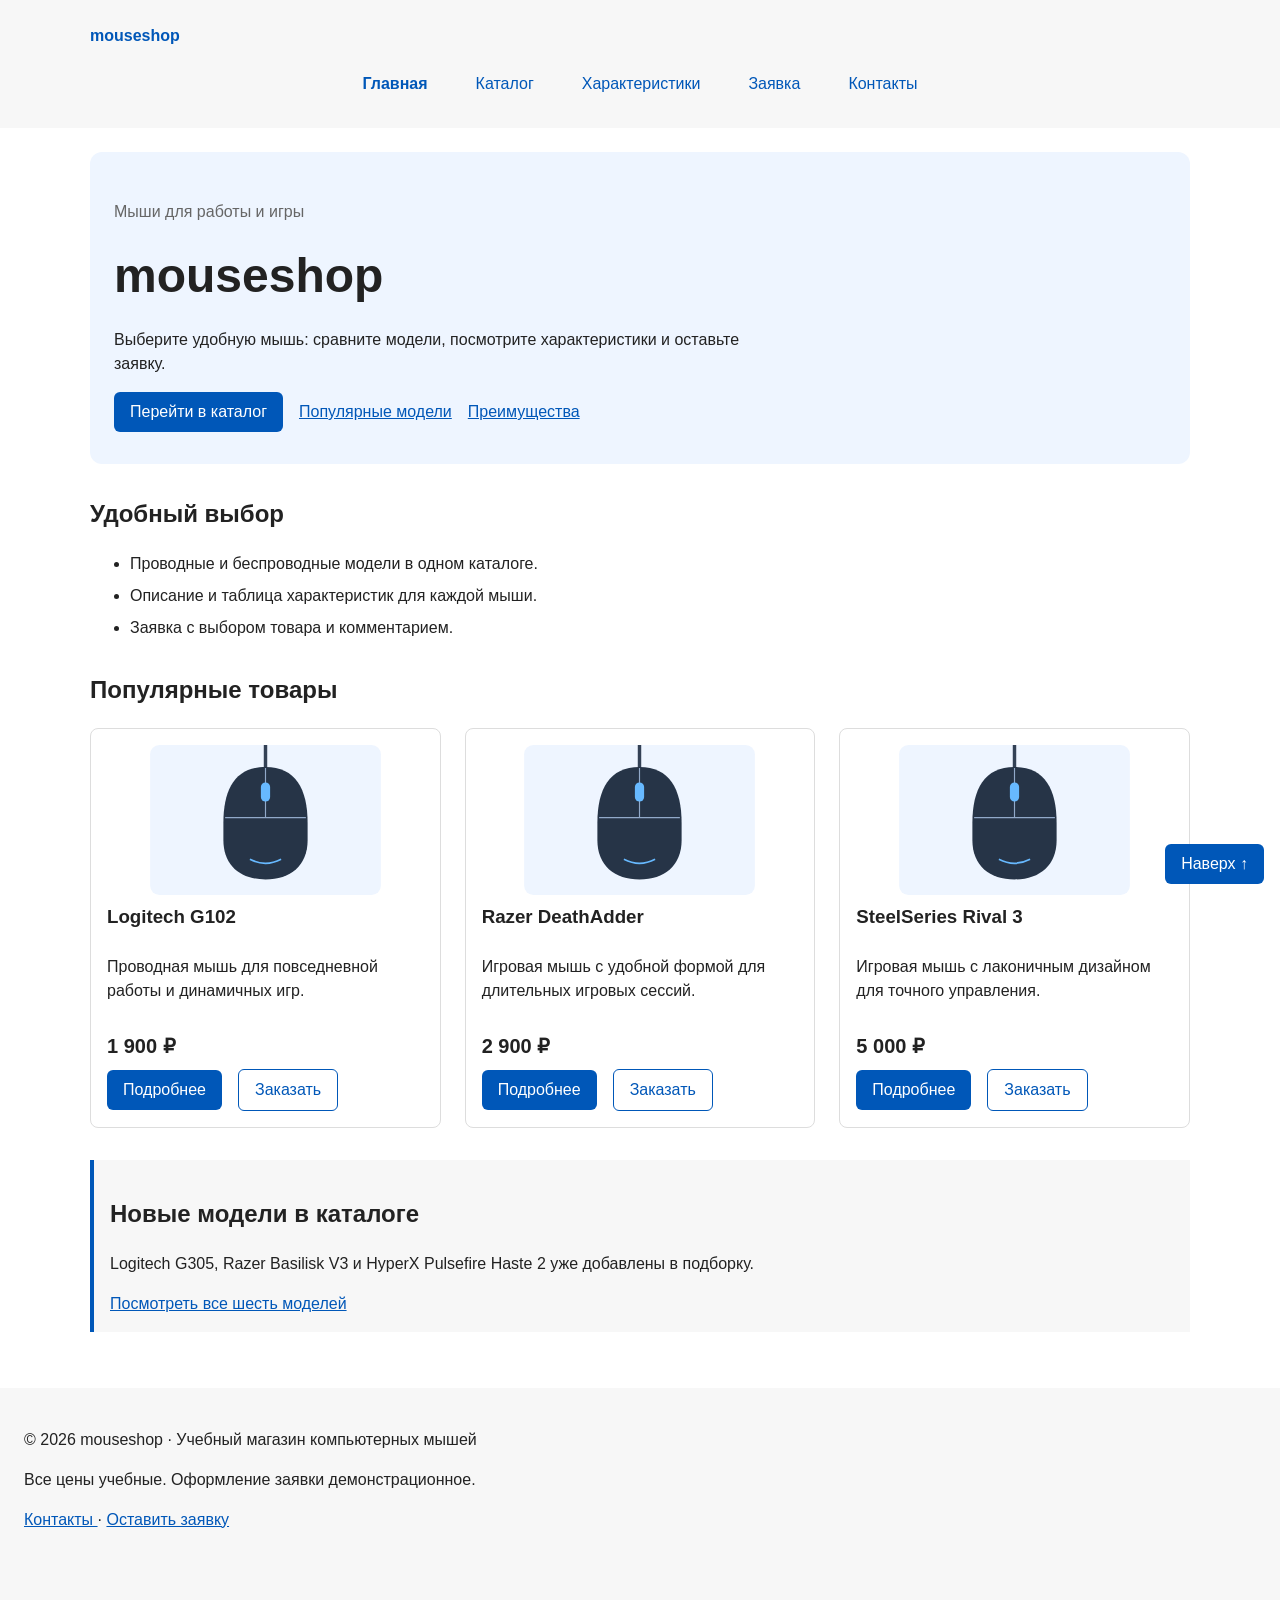
==== commit 32fb20c9: "fix: prepare HTML CSS project for submission" ====
--- a/index.html
+++ b/index.html
@@ -1,188 +1,275 @@
 <!DOCTYPE html>
 <html lang="ru">
-<head>
+  <head>
     <meta charset="UTF-8">
     <meta name="viewport" content="width=device-width, initial-scale=1.0">
+    <title>
+      Главная — mouseshop
+    </title>
+    <meta name="description" content="mouseshop — учебный магазин проводных и беспроводных компьютерных мышей.">
     <meta property="og:type" content="website">
-    <meta property="og:title" content="Учебный интернет-магазин">
-    <meta property="og:description" content="Учебный frontend-проект интернет-магазина.">
+    <meta property="og:title" content="Главная — mouseshop">
+    <meta property="og:description" content="mouseshop — учебный магазин проводных и беспроводных компьютерных мышей.">
     <meta property="og:image" content="https://rupakpav.github.io/kr1-html-css-shop/images/preview.jpg">
-    <title>Учебный интернет-магазин</title>
     <link rel="stylesheet" href="css/style.css">
-    <script src="js/main.js" defer></script>
-</head>
-<body>
+    <script src="js/main.js" defer>
+    </script>
+  </head>
+  <body id="top">
     <header class="site-header">
-        <div class="site-header__inner">
-            <a class="site-header__logo" href="index.html">ShopProject</a>
-            <nav class="site-nav" aria-label="Основная навигация">
-                <ul class="site-nav__list">
-                    <li class="site-nav__item"><a class="site-nav__link site-nav__link--active" href="index.html">Главная</a></li>
-                    <li class="site-nav__item"><a class="site-nav__link" href="catalog.html">Каталог</a></li>
-                    <li class="site-nav__item"><a class="site-nav__link" href="contacts.html">Контакты</a></li>
-                    <li class="site-nav__item"><a class="site-nav__link" href="index.html#advantages">Преимущества</a></li>
-                    <li class="site-nav__item"><a class="site-nav__link" href="index.html#popular">Популярные товары</a></li>
-                    <li class="site-nav__item"><a class="site-nav__link" href="index.html#contacts">Обратная связь</a></li>
-                </ul>
-            </nav>
-        </div>
+      <div class="site-header__inner">
+        <a class="site-header__logo" href="index.html">
+          mouseshop
+        </a>
+        <nav class="site-nav" aria-label="Основная навигация">
+          <ul class="site-nav__list">
+            <li class="site-nav__item">
+              <a class="site-nav__link site-nav__link--active" href="index.html" aria-current="page">
+                Главная
+              </a>
+            </li>
+            <li class="site-nav__item">
+              <a class="site-nav__link" href="catalog.html">
+                Каталог
+              </a>
+            </li>
+            <li class="site-nav__item">
+              <a class="site-nav__link" href="product.html">
+                Характеристики
+              </a>
+            </li>
+            <li class="site-nav__item">
+              <a class="site-nav__link" href="order.html">
+                Заявка
+              </a>
+            </li>
+            <li class="site-nav__item">
+              <a class="site-nav__link" href="contacts.html">
+                Контакты
+              </a>
+            </li>
+          </ul>
+        </nav>
+      </div>
     </header>
     <main>
-        <section class="hero">
-            <h1>Учебный интернет-магазин</h1>
-            <p>
-                Это стартовая страница учебного frontend-проекта.
-                В дальнейшем на её основе будет разработан многостраничный сайт
-                интернет-магазина или каталога услуг.
-            </p>
-            <a class="button button--primary" href="#popular">Перейти к товарам</a>
-        </section>
-        <section class="section" id="advantages">
-            <h2 class="section__title">Преимущества проекта</h2>
-            <ul class="advantages-list">
-                <li>понятная HTML-структура;</li>
-                <li>семантические блоки страницы;</li>
-                <li>подключение внешнего CSS-файла;</li>
-                <li>подготовка к разработке многостраничного сайта.</li>
-            </ul>
-        </section>
-        <section class="section" id="popular">
-            <h2 class="section__title">Популярные товары</h2>
-            <div class="products-grid">
-                <article class="product-card">
-                    <h3 class="product-card__title">Logitech G102</h3>
-        <p class="product-card__description">Удобная мышь для повседневной работы и динамичных игр.</p>
-        <p class="product-card__price">Цена: 1900 руб.</p>
-                    <button class="button button--primary product-card__button" type="button" data-product="Logitech G102">
-                        Заказать
-                    </button>
-                </article>
-                <article class="product-card">
-                    <h3 class="product-card__title">Razer DeathAdder</h3>
-        <p class="product-card__description">Игровая мышь с удобной формой для долгих сессий.</p>
-        <p class="product-card__price">Цена: 2900 руб.</p>
-                    <button class="button button--primary product-card__button" type="button" data-product="Razer DeathAdder">
-                        Заказать
-                    </button>
-                </article>
-                <article class="product-card">
-                    <h3 class="product-card__title">SteelSeries Rival 3</h3>
-        <p class="product-card__description">Практичная игровая мышь с лаконичным дизайном для точного управления.</p>
-        <p class="product-card__price">Цена: 5000 руб.</p>
-                    <button class="button button--primary product-card__button" type="button" data-product="SteelSeries Rival 3">
-                        Заказать
-                    </button>
-                </article>
+      <section class="hero">
+        <p class="hero__eyebrow">
+          Мыши для работы и игры
+        </p>
+        <h1 class="hero__title">
+          mouseshop
+        </h1>
+        <p class="hero__description">
+          Выберите удобную мышь: сравните модели, посмотрите характеристики и оставьте заявку.
+        </p>
+        <div class="hero__actions">
+          <a class="button button--primary" href="catalog.html">
+            Перейти в каталог
+          </a>
+          <a href="#popular">
+            Популярные модели
+          </a>
+          <a href="#advantages">
+            Преимущества
+          </a>
+        </div>
+      </section>
+      <section class="section" id="advantages">
+        <h2 class="section__title">
+          Удобный выбор
+        </h2>
+        <ul class="advantages-list">
+          <li class="advantages-list__item">
+            Проводные и беспроводные модели в одном каталоге.
+          </li>
+          <li class="advantages-list__item">
+            Описание и таблица характеристик для каждой мыши.
+          </li>
+          <li class="advantages-list__item">
+            Заявка с выбором товара и комментарием.
+          </li>
+        </ul>
+      </section>
+      <section class="section" id="popular">
+        <h2 class="section__title">
+          Популярные товары
+        </h2>
+        <div class="products-grid">
+          <article class="product-card">
+            <img class="product-card__image" src="images/g102.svg" alt="Условная иллюстрация мыши Logitech G102" width="400" height="260" loading="lazy">
+            <h3 class="product-card__title">
+              Logitech G102
+            </h3>
+            <p class="product-card__description">
+              Проводная мышь для повседневной работы и динамичных игр.
+            </p>
+            <p class="product-card__price">
+              1 900 ₽
+            </p>
+            <div class="product-card__actions">
+              <a class="button button--primary" href="product.html#g102">
+                Подробнее
+              </a>
+              <button class="button button--secondary" type="button" data-order-product="g102">
+                Заказать
+              </button>
             </div>
-        </section>
-        <aside class="aside-info">
-            <h2>Информация для студентов</h2>
-            <p>
-                На следующих практических занятиях этот проект будет расширяться:
-                появятся формы, модальное окно, дополнительные страницы, Flex/Grid,
-                БЭМ-структура и адаптивная версия сайта.
-            </p>
-        </aside>
+          </article>
+          <article class="product-card">
+            <img class="product-card__image" src="images/deathadder.svg" alt="Условная иллюстрация мыши Razer DeathAdder" width="400" height="260" loading="lazy">
+            <h3 class="product-card__title">
+              Razer DeathAdder
+            </h3>
+            <p class="product-card__description">
+              Игровая мышь с удобной формой для длительных игровых сессий.
+            </p>
+            <p class="product-card__price">
+              2 900 ₽
+            </p>
+            <div class="product-card__actions">
+              <a class="button button--primary" href="product.html#deathadder">
+                Подробнее
+              </a>
+              <button class="button button--secondary" type="button" data-order-product="deathadder">
+                Заказать
+              </button>
+            </div>
+          </article>
+          <article class="product-card">
+            <img class="product-card__image" src="images/rival-3.svg" alt="Условная иллюстрация мыши SteelSeries Rival 3" width="400" height="260" loading="lazy">
+            <h3 class="product-card__title">
+              SteelSeries Rival 3
+            </h3>
+            <p class="product-card__description">
+              Игровая мышь с лаконичным дизайном для точного управления.
+            </p>
+            <p class="product-card__price">
+              5 000 ₽
+            </p>
+            <div class="product-card__actions">
+              <a class="button button--primary" href="product.html#rival-3">
+                Подробнее
+              </a>
+              <button class="button button--secondary" type="button" data-order-product="rival-3">
+                Заказать
+              </button>
+            </div>
+          </article>
+        </div>
+      </section>
+      <aside class="aside-info">
+        <h2 class="aside-info__title">
+          Новые модели в каталоге
+        </h2>
+        <p class="aside-info__text">
+          Logitech G305, Razer Basilisk V3 и HyperX Pulsefire Haste 2 уже добавлены в подборку.
+        </p>
+        <a href="catalog.html">
+          Посмотреть все шесть моделей
+        </a>
+      </aside>
     </main>
     <footer class="site-footer" id="contacts">
-        <p class="site-footer__text">&copy; 2026 Учебный проект. Все права защищены.</p>
-        <p class="site-footer__text">Дисциплина: Фронтенд и бэкенд разработка</p>
+      <p class="site-footer__text">
+        © 2026 mouseshop · Учебный магазин компьютерных мышей
+      </p>
+      <p class="site-footer__text">
+        Все цены учебные. Оформление заявки демонстрационное.
+      </p>
+      <a href="contacts.html">
+        Контакты
+      </a>
+      ·
+      <a href="order.html">
+        Оставить заявку
+      </a>
     </footer>
+    <p class="success-message" role="status" tabindex="-1" hidden>
+      Заявка проверена успешно. Это учебная демонстрация: данные не отправлялись.
+    </p>
     <dialog class="order-dialog" id="order-dialog" aria-labelledby="order-dialog-title">
-    <h2 class="order-dialog__title" id="order-dialog-title">Оформление заявки</h2>
-
-    <form class="order-form" id="order-form" action="#" method="post" novalidate>
-        <input id="selected-product" name="selected-product" type="hidden">
-
-        <div class="order-form__field">
-        <label class="order-form__label" for="order-name">Имя</label>
-        <input class="order-form__input"
-            id="order-name"
-            name="name"
-            type="text"
-            placeholder="Введите ваше имя"
-            minlength="2"
-            autocomplete="given-name"
-            required
-        >
-        </div>
-
-        <div class="order-form__field">
-        <label class="order-form__label" for="order-email">E-mail</label>
-        <input class="order-form__input"
-            id="order-email"
-            name="email"
-            type="email"
-            placeholder="example@mail.ru"
-            autocomplete="email"
-            required
-        >
-        </div>
-
-        <div class="order-form__field">
-        <label class="order-form__label" for="order-phone">Телефон</label>
-        <input class="order-form__input"
-            id="order-phone"
-            name="phone"
-            type="tel"
-            inputmode="tel"
-            placeholder="+7 (900) 000-00-00"
-            pattern="^\+7 \(\d{3}\) \d{3}-\d{2}-\d{2}$"
-            required
-        >
-        <small class="order-form__hint">Формат: +7 (900) 000-00-00</small>
-        </div>
-
-        <div class="order-form__field">
-        <label class="order-form__label" for="order-date">Дата связи</label>
-        <input class="order-form__input"
-            id="order-date"
-            name="date"
-            type="date"
-        >
-        </div>
-
-        <div class="order-form__field">
-            <label class="order-form__label" for="order-topic">Тема заявки</label>
-            <select class="order-form__select" id="order-topic" name="topic" required>
-                <option value="">Выберите тему</option>
-                <option value="product">Заказ товара</option>
-                <option value="consultation">Консультация</option>
-                <option value="delivery">Доставка</option>
-            </select>
-        </div>
-
-        <div class="order-form__field">
-            <label class="order-form__label" for="order-comment">Комментарий</label>
-            <textarea class="order-form__textarea"
-                id="order-comment"
-                name="comment"
-                rows="4"
-                placeholder="Укажите дополнительную информацию"
-            ></textarea>
-        </div>
-
-        <div class="order-form__field order-form__field--checkbox">
-            <label class="order-form__label">
-                <input
-                class="order-form__checkbox" id="order-agreement"
-                name="agreement"
-                type="checkbox"
-                required
-                >
-                Я согласен на обработку данных
-            </label>
-        </div>
-
+      <h2 class="order-dialog__title" id="order-dialog-title">
+        Оформление заявки
+      </h2>
+      <form class="order-form" action="#" method="post" novalidate>
+        <p class="order-form__hint">
+          Учебная форма: данные не отправляются на сервер. Все поля, кроме комментария, обязательны.
+        </p>
+        <div class="order-form__field">
+          <label class="order-form__label" for="dialog-product">
+            Товар
+          </label>
+          <select class="order-form__select" id="dialog-product" name="product" required>
+            <option value="">
+              Выберите мышь
+            </option>
+            <option value="g102">
+              Logitech G102
+            </option>
+            <option value="deathadder">
+              Razer DeathAdder
+            </option>
+            <option value="rival-3">
+              SteelSeries Rival 3
+            </option>
+            <option value="g305">
+              Logitech G305
+            </option>
+            <option value="basilisk-v3">
+              Razer Basilisk V3
+            </option>
+            <option value="haste-2">
+              HyperX Pulsefire Haste 2
+            </option>
+          </select>
+        </div>
+        <div class="order-form__field">
+          <label class="order-form__label" for="dialog-name">
+            Имя
+          </label>
+          <input class="order-form__input" id="dialog-name" name="name" autocomplete="given-name" minlength="2" required>
+        </div>
+        <div class="order-form__field">
+          <label class="order-form__label" for="dialog-email">
+            E-mail
+          </label>
+          <input class="order-form__input" id="dialog-email" name="email" type="email" autocomplete="email" required>
+        </div>
+        <div class="order-form__field">
+          <label class="order-form__label" for="dialog-phone">
+            Телефон
+          </label>
+          <input class="order-form__input" id="dialog-phone" name="phone" type="tel" autocomplete="tel" placeholder="+7 (900) 000-00-00" pattern="\+7 \(\d{3}\) \d{3}-\d{2}-\d{2}" aria-describedby="dialog-phone-hint" required>
+          <small class="order-form__hint" id="dialog-phone-hint">
+            Формат: +7 (900) 000-00-00
+          </small>
+        </div>
+        <div class="order-form__field">
+          <label class="order-form__label" for="dialog-comment">
+            Комментарий (необязательно)
+          </label>
+          <textarea class="order-form__textarea" id="dialog-comment" name="comment" rows="4">
+          </textarea>
+        </div>
+        <div class="order-form__field">
+          <input class="order-form__checkbox" id="dialog-agreement" name="agreement" type="checkbox" required>
+          <label class="order-form__label order-form__label--inline" for="dialog-agreement">
+            Я согласен на обработку данных
+          </label>
+        </div>
         <div class="order-form__actions">
-        <button class="button button--secondary" type="button" id="close-order-dialog">Закрыть</button>
-        <button class="button button--primary" type="submit">Отправить заявку</button>
-        </div>
-    </form>
+          <button class="button button--primary" type="submit">
+            Отправить заявку
+          </button>
+        </div>
+      </form>
+      <button class="button button--secondary" type="button" data-close-dialog>
+        Закрыть
+      </button>
     </dialog>
-
-    <p class="success-message" id="success-message" hidden>
-        Форма успешно отправлена!
-    </p>
-</body>
+    <a class="button button--primary back-to-top" href="#top" aria-label="Вернуться к началу страницы">
+      Наверх ↑
+    </a>
+  </body>
 </html>
--- a/css/style.css
+++ b/css/style.css
@@ -352,3 +352,60 @@
   color: var(--color-white);
   background-color: var(--color-primary);
 }
+
+/* 6. Итоговые страницы магазина и позиционирование */
+.hero__title { margin: 0; font-size: 48px; }
+.hero__eyebrow { color: var(--color-muted); }
+.hero__description { max-width: 650px; }
+.hero__actions, .product-card__actions, .product-index {
+  display: flex;
+  flex-wrap: wrap;
+  align-items: center;
+  gap: var(--space-md);
+}
+.product-card { position: relative; }
+.product-card__actions { margin-top: auto; }
+.product-card__image { width: 100%; height: 150px; object-fit: contain; }
+.product-card__badge {
+  position: absolute;
+  top: var(--space-sm);
+  right: var(--space-sm);
+  padding: var(--space-xs) var(--space-sm);
+  color: var(--color-white);
+  background-color: var(--color-primary);
+  border-radius: var(--radius-sm);
+  font-size: 12px;
+}
+.product-card--new { border-color: var(--color-primary); }
+.product-card__price, .product-detail__price { font-size: 20px; font-weight: 700; }
+.catalog-filters { position: sticky; top: var(--space-md); align-self: start; }
+.product-detail {
+  display: grid;
+  grid-template-columns: minmax(200px, 1fr) minmax(0, 1.3fr);
+  gap: var(--space-lg);
+  margin-bottom: var(--space-xl);
+  padding: var(--space-lg);
+  border: 1px solid var(--color-border);
+  border-radius: var(--radius-md);
+  scroll-margin-top: var(--space-lg);
+}
+.product-detail__figure { margin: 0; }
+.product-detail__image { width: 100%; height: auto; }
+.product-detail__caption, .catalog-filters__hint { color: var(--color-muted); font-size: 14px; }
+.product-detail__title { margin-top: 0; }
+.product-table { width: 100%; border-collapse: collapse; margin-bottom: var(--space-lg); }
+.product-table__caption { text-align: left; font-weight: 700; padding-bottom: var(--space-sm); }
+.product-table__cell { text-align: left; padding: var(--space-sm); border: 1px solid var(--color-border); }
+.section--form { max-width: 660px; }
+.order-form__label--inline { display: inline; }
+.order-form__checkbox:focus-visible { outline: 2px solid var(--color-primary); outline-offset: 3px; }
+.order-form__input[aria-invalid="true"],
+.order-form__select[aria-invalid="true"],
+.order-form__textarea[aria-invalid="true"] { border-color: var(--color-danger); }
+.order-form__checkbox[aria-invalid="true"] { outline: 2px solid var(--color-danger); }
+.order-dialog { max-height: calc(100vh - 32px); overflow-y: auto; }
+.order-form__actions { margin-bottom: var(--space-md); }
+.success-message { max-width: var(--container-width); margin: var(--space-lg) auto; padding: var(--space-md); color: var(--color-success); background: var(--color-success-bg); }
+.back-to-top { position: fixed; right: var(--space-md); bottom: var(--space-md); z-index: 10; }
+.site-footer { padding-bottom: 80px; }
+.advantages-list__item, .contact-list__item { margin-bottom: var(--space-sm); }
